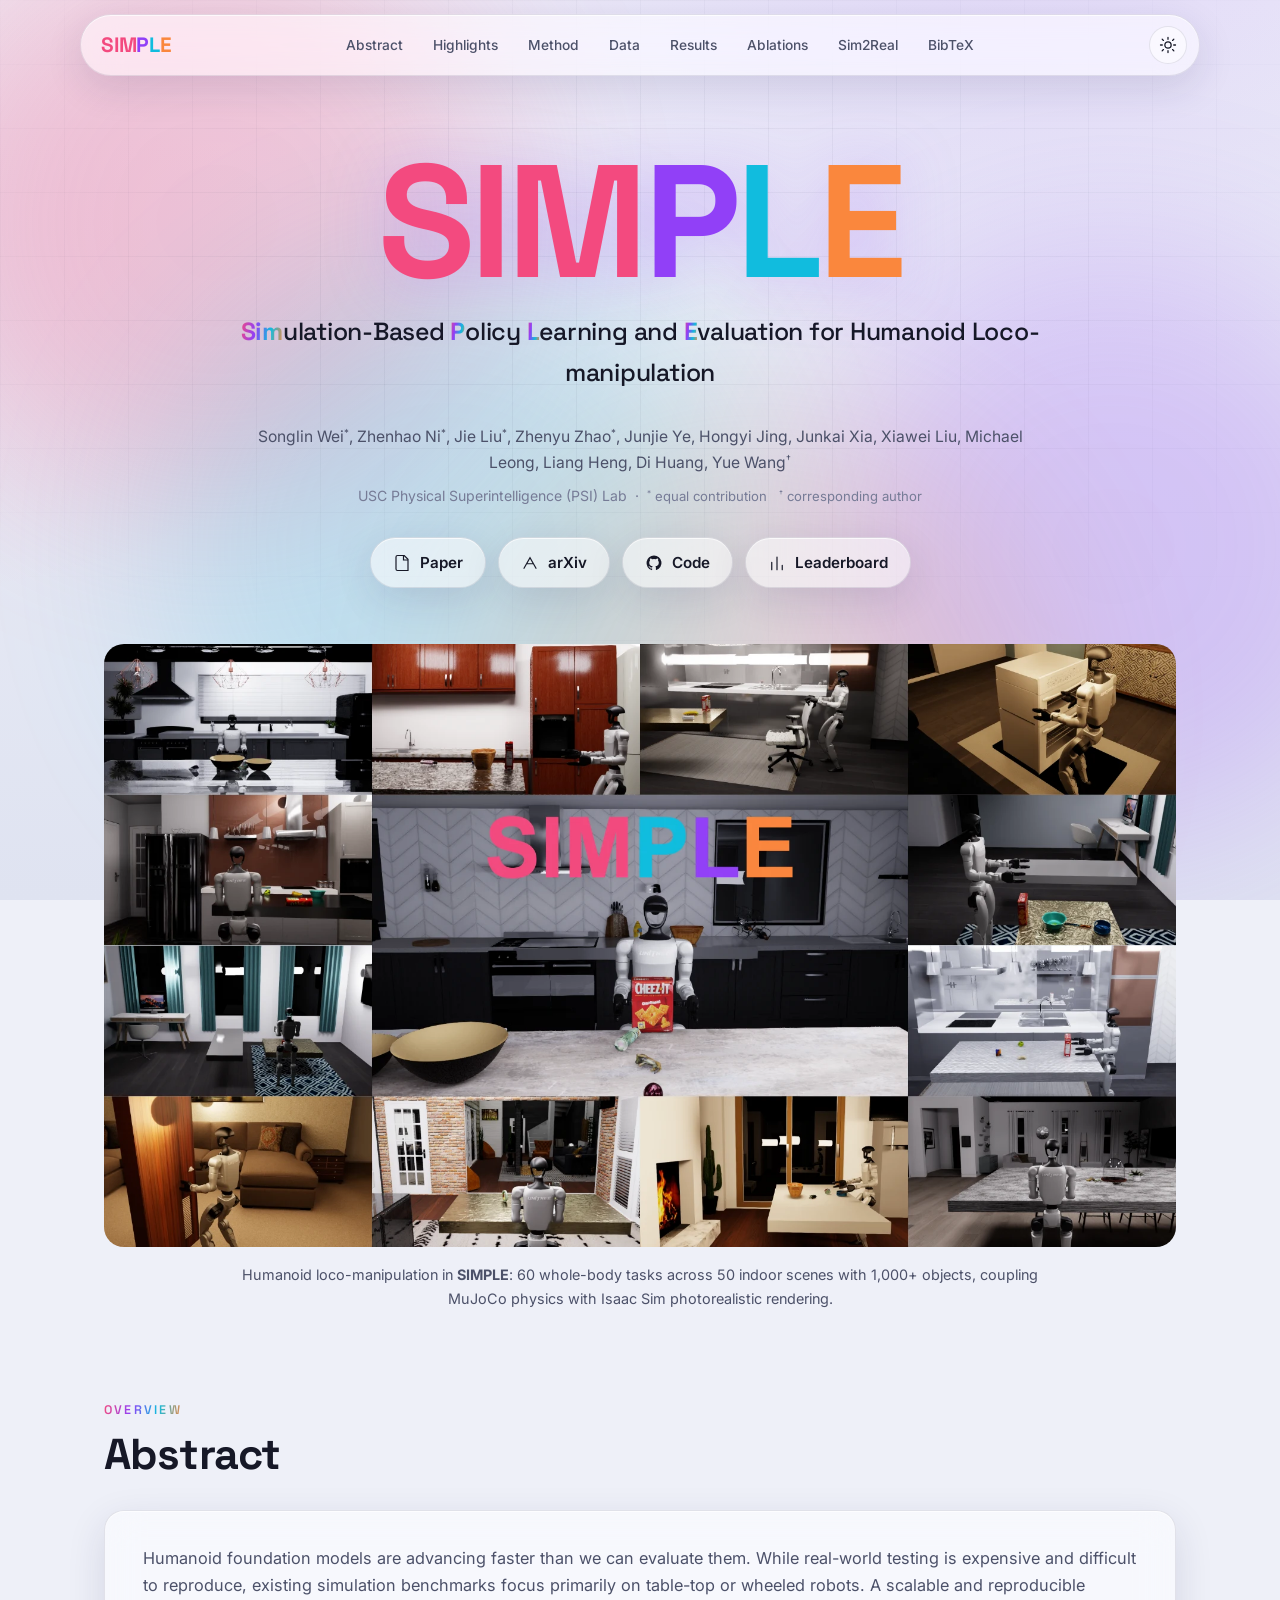
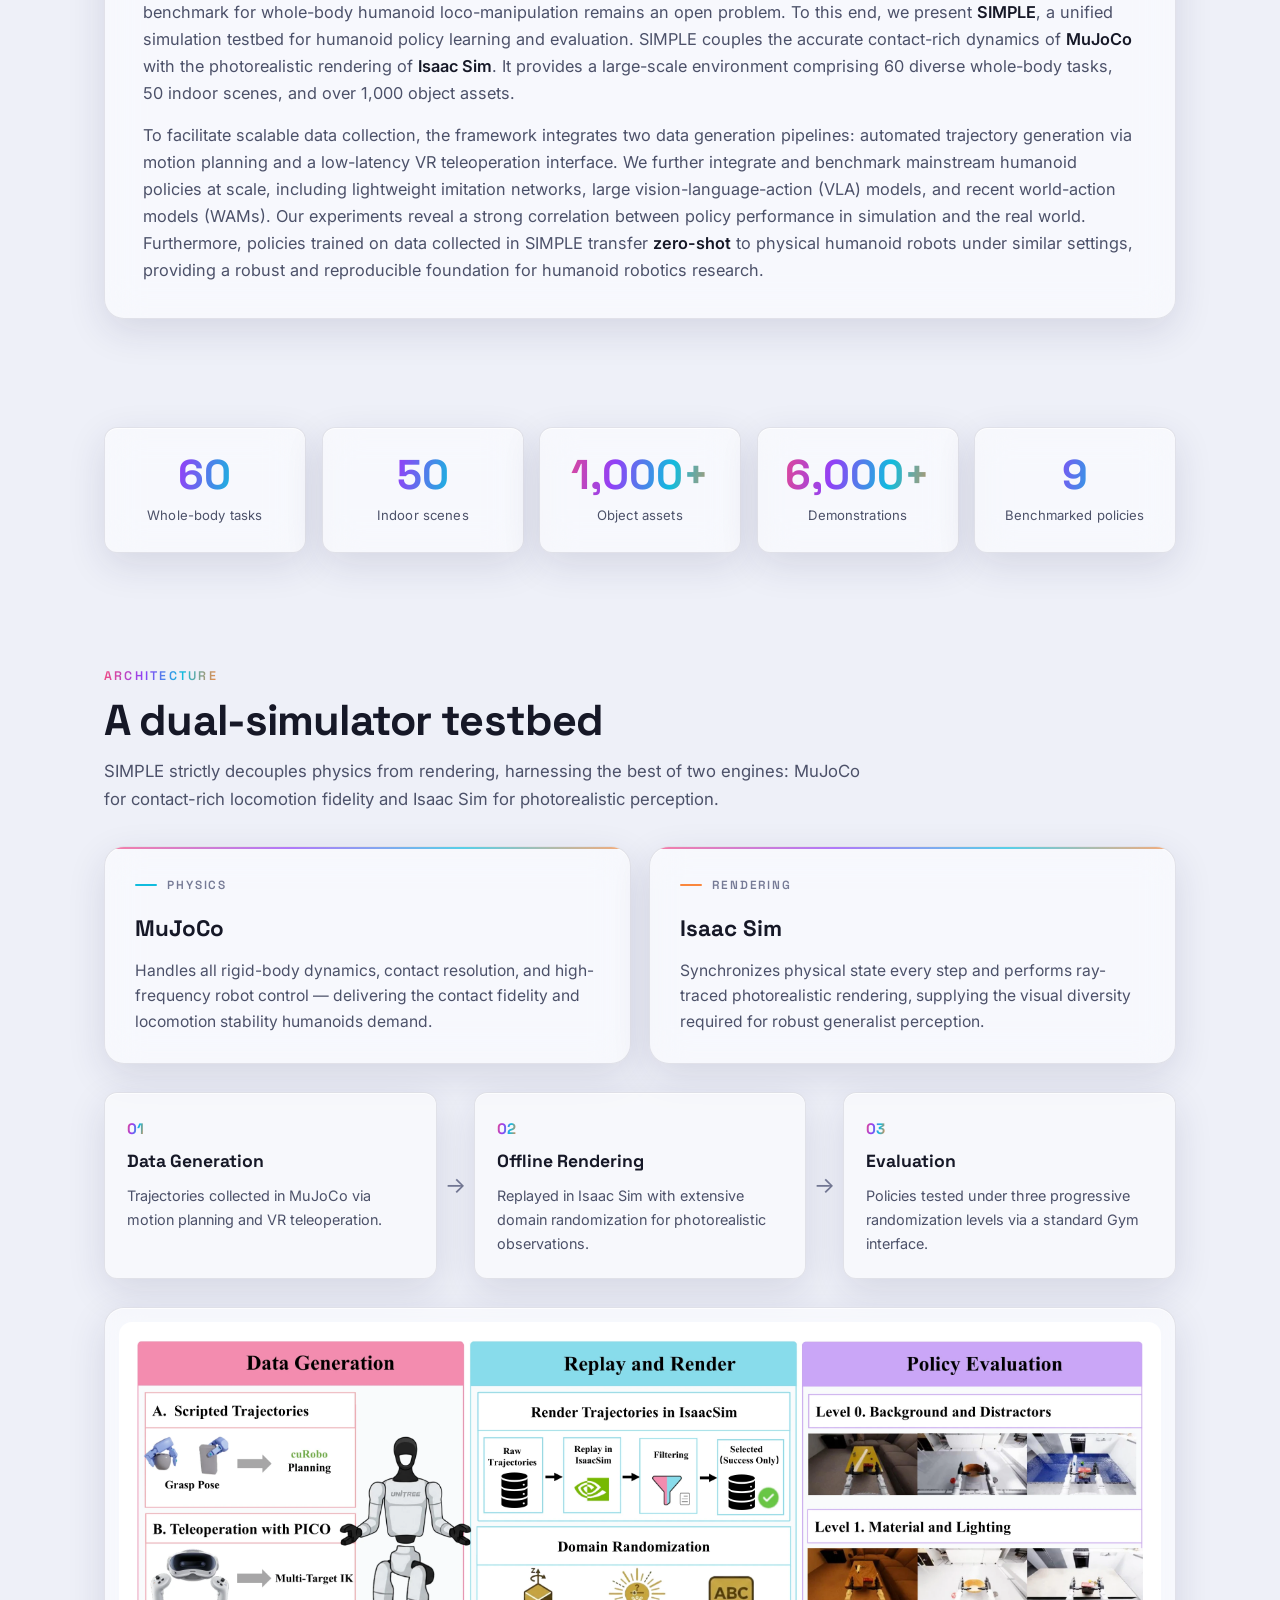
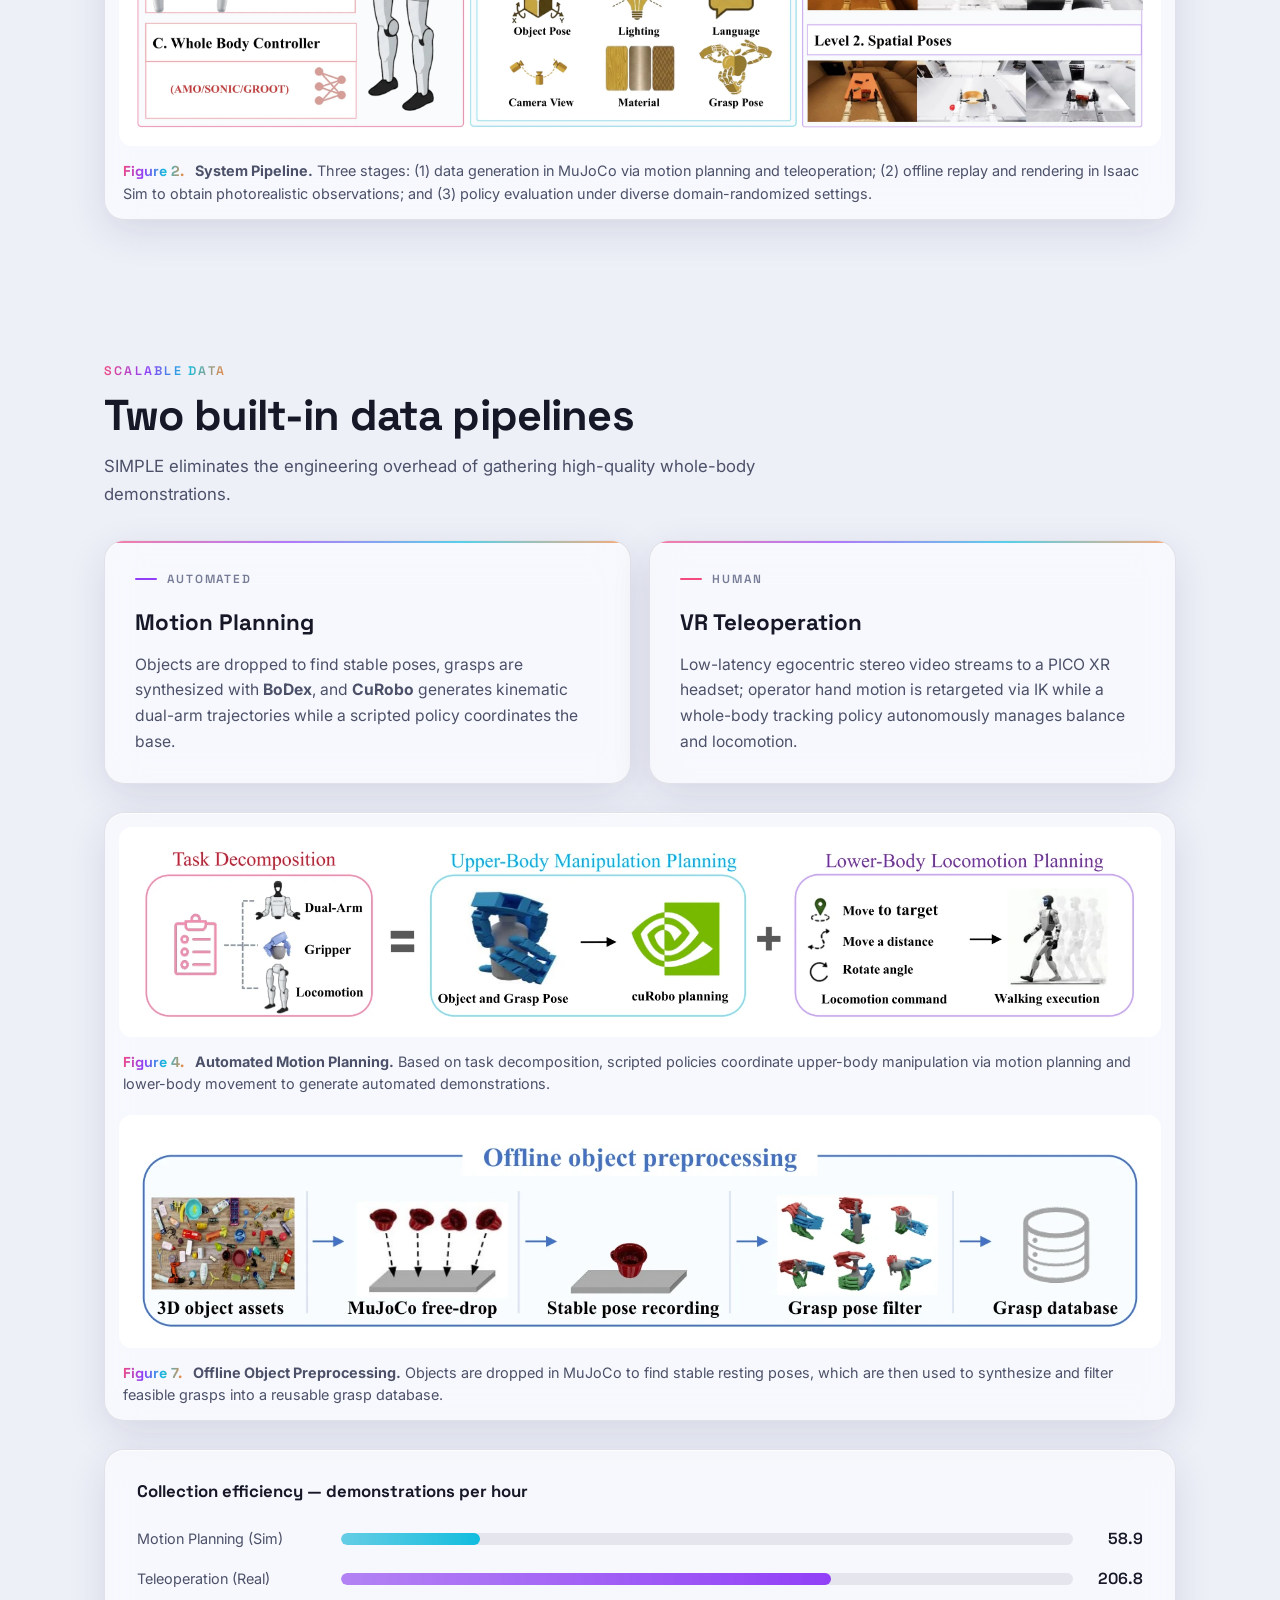
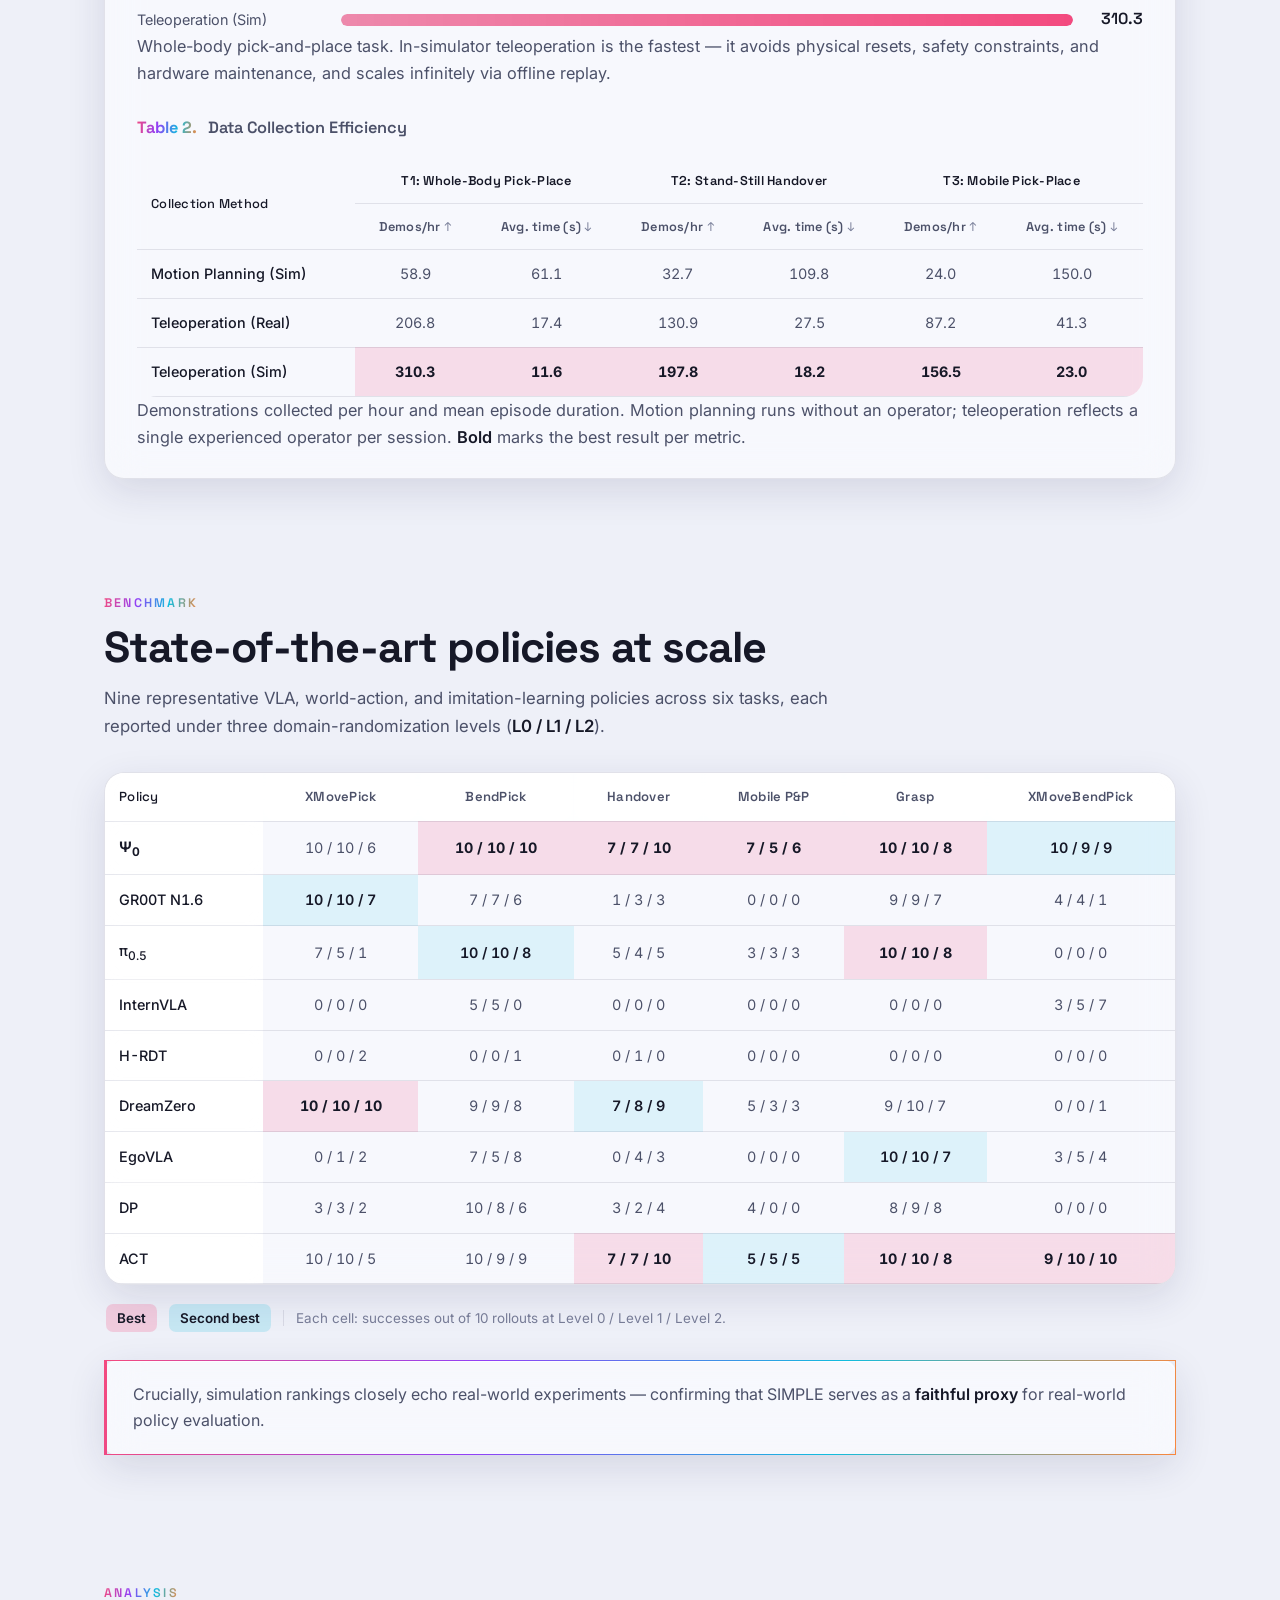
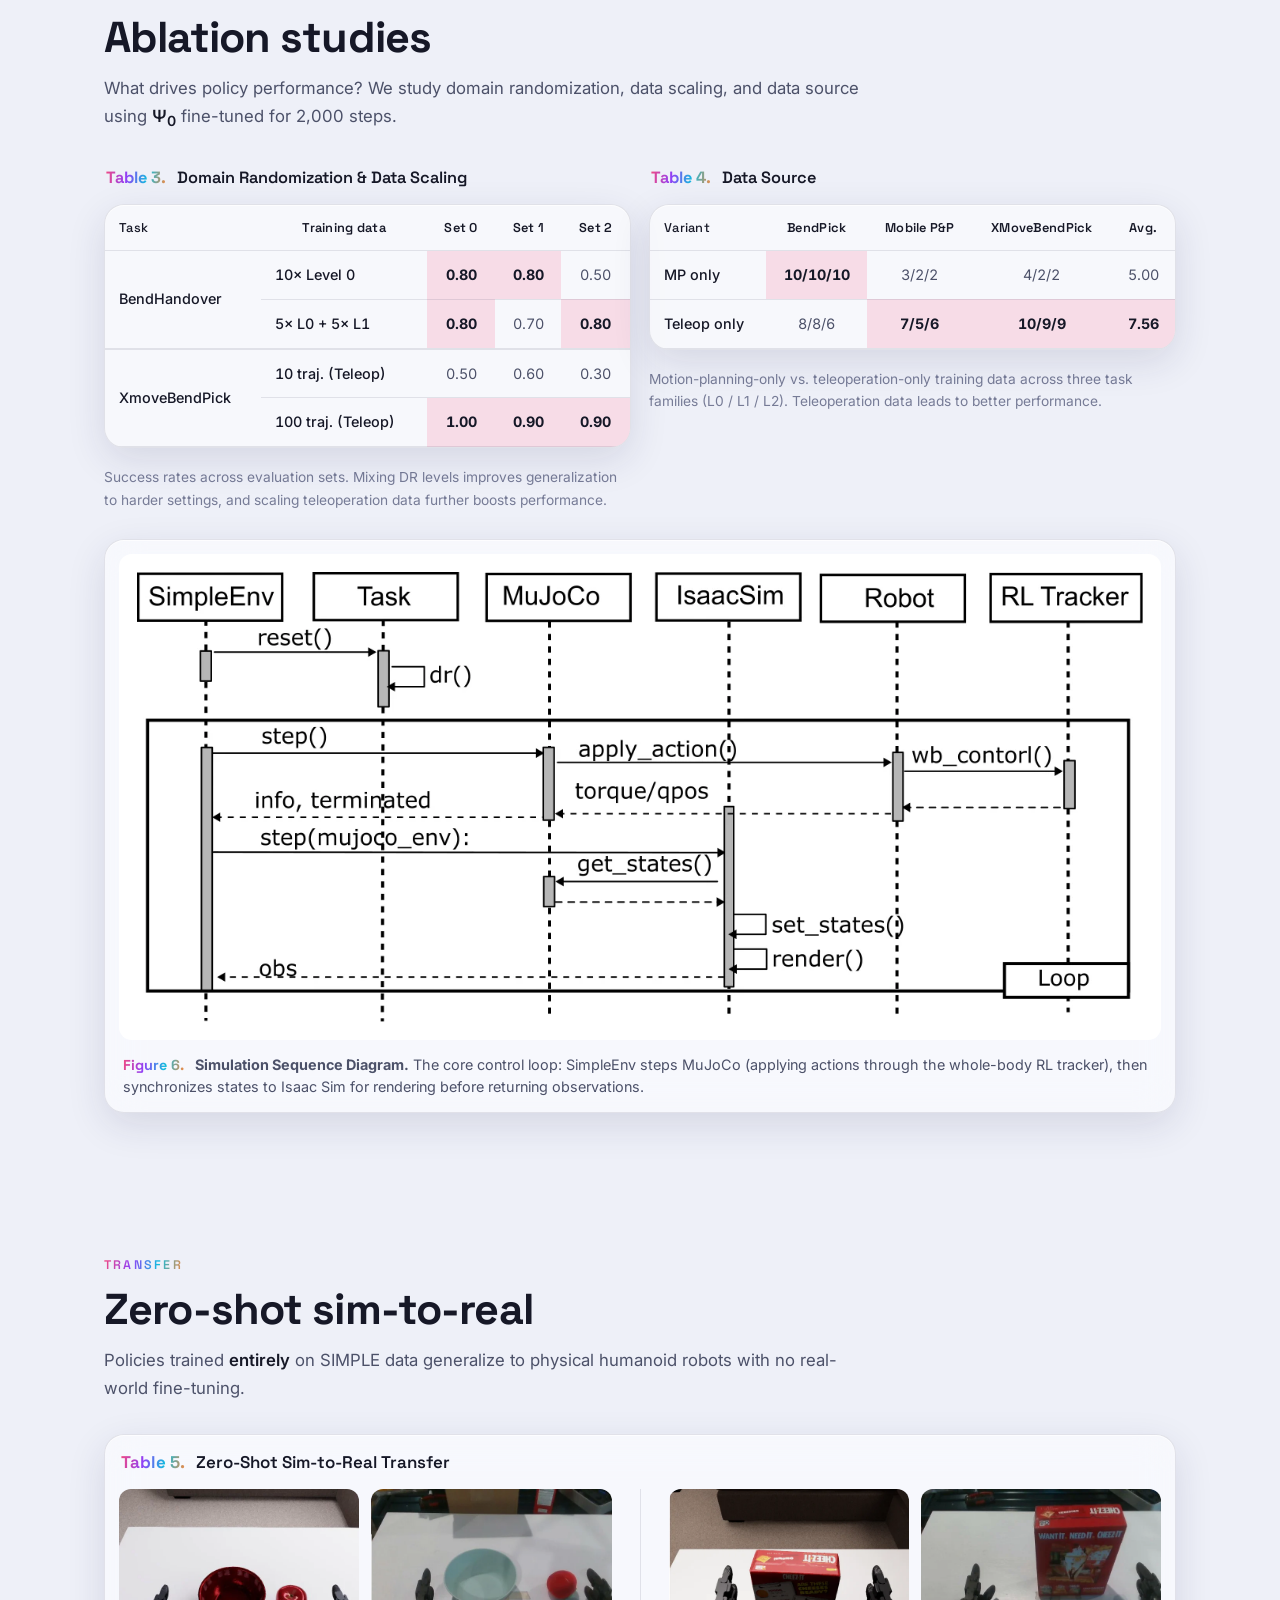
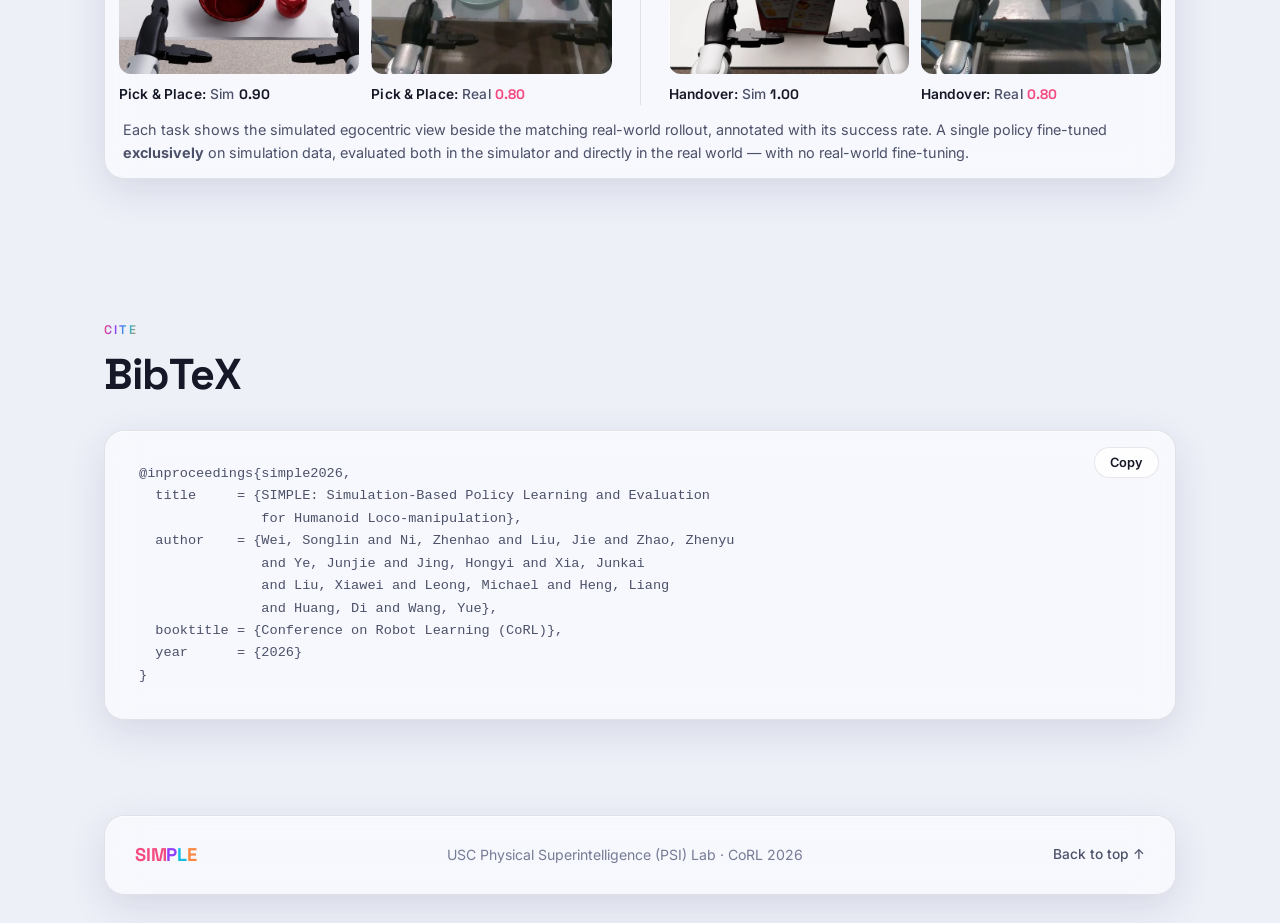
==== index.html @ 164ec3de "first commit of website" ====
<!DOCTYPE html>
<html lang="en">
<head>
  <meta charset="UTF-8" />
  <meta name="viewport" content="width=device-width, initial-scale=1.0" />
  <title>SIMPLE &middot; Simulation-Based Policy Learning and Evaluation for Humanoid Loco-manipulation</title>
  <meta name="description" content="SIMPLE: a unified simulation testbed coupling MuJoCo physics with Isaac Sim rendering for humanoid loco-manipulation policy learning and evaluation. 60 tasks, 50 scenes, 1000+ objects." />
  <meta name="color-scheme" content="dark light" />
  <script>
    // Set theme before paint to avoid a flash of the wrong theme.
    (function () {
      try {
        var param = new URLSearchParams(location.search).get('theme');
        if (param === 'light' || param === 'dark') {
          localStorage.setItem('theme', param);
        }
        var saved = localStorage.getItem('theme');
        var theme = saved || (window.matchMedia('(prefers-color-scheme: light)').matches ? 'light' : 'dark');
        document.documentElement.setAttribute('data-theme', theme);
      } catch (e) {
        document.documentElement.setAttribute('data-theme', 'dark');
      }
    })();
  </script>
  <link rel="preconnect" href="https://fonts.googleapis.com" />
  <link rel="preconnect" href="https://fonts.gstatic.com" crossorigin />
  <link href="https://fonts.googleapis.com/css2?family=Space+Grotesk:wght@400;500;600;700&family=Inter:wght@400;500;600;700&display=swap" rel="stylesheet" />
  <link rel="stylesheet" href="styles.css" />
</head>
<body>
  <!-- Ambient gradient glow background -->
  <div class="bg-field" aria-hidden="true">
    <span class="blob blob--pink"></span>
    <span class="blob blob--purple"></span>
    <span class="blob blob--cyan"></span>
    <span class="blob blob--orange"></span>
    <div class="grid-overlay"></div>
  </div>

  <!-- Navbar -->
  <header class="nav glass" id="nav">
    <a href="#top" class="nav__brand">
      <span class="logo-text"><span class="g-s">S</span><span class="g-i">I</span><span class="g-m">M</span><span class="g-p">P</span><span class="g-l">L</span><span class="g-e">E</span></span>
    </a>
    <nav class="nav__links" id="navLinks">
      <a href="#abstract">Abstract</a>
      <a href="#stats">Highlights</a>
      <a href="#method">Method</a>
      <a href="#data">Data</a>
      <a href="#results">Results</a>
      <a href="#ablations">Ablations</a>
      <a href="#sim2real">Sim2Real</a>
      <a href="#bibtex">BibTeX</a>
    </nav>
    <div class="nav__right">
      <button class="theme-toggle" id="themeToggle" aria-label="Switch between light and dark theme" title="Toggle theme">
        <svg class="ico-moon" viewBox="0 0 24 24" aria-hidden="true"><path d="M21 12.8A9 9 0 1 1 11.2 3a7 7 0 0 0 9.8 9.8z" fill="none" stroke="currentColor" stroke-width="1.7" stroke-linejoin="round"/></svg>
        <svg class="ico-sun" viewBox="0 0 24 24" aria-hidden="true"><circle cx="12" cy="12" r="4.2" fill="none" stroke="currentColor" stroke-width="1.7"/><path d="M12 2v2.4M12 19.6V22M4.2 4.2l1.7 1.7M18.1 18.1l1.7 1.7M2 12h2.4M19.6 12H22M4.2 19.8l1.7-1.7M18.1 5.9l1.7-1.7" fill="none" stroke="currentColor" stroke-width="1.7" stroke-linecap="round"/></svg>
      </button>
      <button class="nav__toggle" id="navToggle" aria-label="Toggle navigation" aria-expanded="false">
        <span></span><span></span><span></span>
      </button>
    </div>
  </header>

  <main id="top">
    <!-- Hero -->
    <section class="hero">
      <div class="hero__inner reveal">
        <h1 class="hero__title">
          <span class="logo-text logo-text--xl">
            <span class="g-s">S</span><span class="g-i">I</span><span class="g-m">M</span><span class="g-p">P</span><span class="g-l">L</span><span class="g-e">E</span>
          </span>
        </h1>
        <p class="hero__subtitle"><span class="grad-text">Sim</span>ulation-Based <span class="grad-text">P</span>olicy <span class="grad-text">L</span>earning and <span class="grad-text">E</span>valuation for Humanoid Loco-manipulation</p>

        <p class="authors">
          Songlin Wei<sup>*</sup>, Zhenhao Ni<sup>*</sup>, Jie Liu<sup>*</sup>, Zhenyu Zhao<sup>*</sup>,
          Junjie Ye, Hongyi Jing, Junkai Xia, Xiawei Liu, Michael Leong, Liang Heng, Di Huang, Yue Wang<sup>&dagger;</sup>
        </p>
        <p class="affil">USC Physical Superintelligence (PSI) Lab &nbsp;&middot;&nbsp; <span class="affil-note"><sup>*</sup> equal contribution &nbsp; <sup>&dagger;</sup> corresponding author</span></p>

        <div class="hero__cta">
          <a class="btn glass" href="SIMPLE_paper.pdf" target="_blank" rel="noopener" aria-label="Paper PDF">
            <svg viewBox="0 0 24 24" class="ico"><path d="M6 2h9l5 5v15a0 0 0 0 1 0 0H6a2 2 0 0 1-2-2V4a2 2 0 0 1 2-2z" fill="none" stroke="currentColor" stroke-width="1.6"/><path d="M14 2v6h6" fill="none" stroke="currentColor" stroke-width="1.6"/></svg>
            Paper
          </a>
          <a class="btn glass" href="#" aria-label="arXiv">
            <svg viewBox="0 0 24 24" class="ico"><path d="M4 19l8-14 8 14M7.5 13h9" fill="none" stroke="currentColor" stroke-width="1.6" stroke-linecap="round"/></svg>
            arXiv
          </a>
          <a class="btn glass" href="https://github.com/physical-superintelligence-lab/simple" target="_blank" rel="noopener" aria-label="Code on GitHub">
            <svg viewBox="0 0 24 24" class="ico"><path d="M12 2a10 10 0 0 0-3.16 19.49c.5.09.68-.22.68-.48v-1.7c-2.78.6-3.37-1.34-3.37-1.34-.45-1.16-1.11-1.47-1.11-1.47-.91-.62.07-.61.07-.61 1 .07 1.53 1.03 1.53 1.03.9 1.53 2.36 1.09 2.94.83.09-.65.35-1.09.63-1.34-2.22-.25-4.55-1.11-4.55-4.94 0-1.09.39-1.98 1.03-2.68-.1-.25-.45-1.27.1-2.65 0 0 .84-.27 2.75 1.02a9.5 9.5 0 0 1 5 0c1.91-1.29 2.75-1.02 2.75-1.02.55 1.38.2 2.4.1 2.65.64.7 1.03 1.59 1.03 2.68 0 3.84-2.34 4.69-4.57 4.94.36.31.68.92.68 1.85v2.74c0 .27.18.58.69.48A10 10 0 0 0 12 2z" fill="currentColor"/></svg>
            Code
          </a>
          <!-- <a class="btn glass" href="#" aria-label="Dataset">
            <svg viewBox="0 0 24 24" class="ico"><ellipse cx="12" cy="5" rx="7" ry="3" fill="none" stroke="currentColor" stroke-width="1.6"/><path d="M5 5v14c0 1.66 3.13 3 7 3s7-1.34 7-3V5M5 12c0 1.66 3.13 3 7 3s7-1.34 7-3" fill="none" stroke="currentColor" stroke-width="1.6"/></svg>
            Dataset
          </a> -->
          <a class="btn glass" href="leaderboard.html" aria-label="Leaderboard">
            <svg viewBox="0 0 24 24" class="ico"><path d="M5 21V11M12 21V4M19 21v-6" fill="none" stroke="currentColor" stroke-width="1.6" stroke-linecap="round"/></svg>
            Leaderboard
          </a>
        </div>
      </div>

      <figure class="hero__teaser reveal">
        <picture>
          <source srcset="assets/teaser.webp" type="image/webp" />
          <img src="assets/teaser.png" alt="SIMPLE benchmark: humanoid robots performing diverse whole-body loco-manipulation tasks across 50 photorealistic indoor scenes." loading="eager" />
        </picture>
        <figcaption>Humanoid loco-manipulation in <b>SIMPLE</b>: 60 whole-body tasks across 50 indoor scenes with 1,000+ objects, coupling MuJoCo physics with Isaac Sim photorealistic rendering.</figcaption>
      </figure>
    </section>

    <!-- Abstract -->
    <section class="section" id="abstract">
      <div class="section__head reveal">
        <span class="kicker">Overview</span>
        <h2>Abstract</h2>
      </div>
      <div class="prose glass reveal">
        <p>
          Humanoid foundation models are advancing faster than we can evaluate them. While real-world testing is
          expensive and difficult to reproduce, existing simulation benchmarks focus primarily on table-top or wheeled
          robots. A scalable and reproducible benchmark for whole-body humanoid loco-manipulation remains an open
          problem. To this end, we present <b>SIMPLE</b>, a unified simulation testbed for humanoid policy learning and
          evaluation. SIMPLE couples the accurate contact-rich dynamics of <b>MuJoCo</b> with the photorealistic
          rendering of <b>Isaac Sim</b>. It provides a large-scale environment comprising 60 diverse whole-body tasks,
          50 indoor scenes, and over 1,000 object assets.
        </p>
        <p>
          To facilitate scalable data collection, the framework integrates two data generation pipelines: automated
          trajectory generation via motion planning and a low-latency VR teleoperation interface. We further integrate
          and benchmark mainstream humanoid policies at scale, including lightweight imitation networks, large
          vision-language-action (VLA) models, and recent world-action models (WAMs). Our experiments reveal a strong
          correlation between policy performance in simulation and the real world. Furthermore, policies trained on data
          collected in SIMPLE transfer <b>zero-shot</b> to physical humanoid robots under similar settings, providing a
          robust and reproducible foundation for humanoid robotics research.
        </p>
      </div>
    </section>

    <!-- Stats -->
    <section class="section" id="stats">
      <div class="stat-grid">
        <div class="stat glass reveal">
          <div class="stat__num" data-count="60">0</div>
          <div class="stat__label">Whole-body tasks</div>
        </div>
        <div class="stat glass reveal">
          <div class="stat__num" data-count="50">0</div>
          <div class="stat__label">Indoor scenes</div>
        </div>
        <div class="stat glass reveal">
          <div class="stat__num" data-count="1000" data-suffix="+">0</div>
          <div class="stat__label">Object assets</div>
        </div>
        <div class="stat glass reveal">
          <div class="stat__num" data-count="6000" data-suffix="+">0</div>
          <div class="stat__label">Demonstrations</div>
        </div>
        <div class="stat glass reveal">
          <div class="stat__num" data-count="9">0</div>
          <div class="stat__label">Benchmarked policies</div>
        </div>
      </div>
    </section>

    <!-- Method -->
    <section class="section" id="method">
      <div class="section__head reveal">
        <span class="kicker">Architecture</span>
        <h2>A dual-simulator testbed</h2>
        <p class="lede">SIMPLE strictly decouples physics from rendering, harnessing the best of two engines: MuJoCo for contact-rich locomotion fidelity and Isaac Sim for photorealistic perception.</p>
      </div>

      <div class="cards-2">
        <div class="card glass reveal">
          <span class="card__cat" style="--c:var(--cyan)">Physics</span>
          <h3>MuJoCo</h3>
          <p>Handles all rigid-body dynamics, contact resolution, and high-frequency robot control &mdash; delivering the contact fidelity and locomotion stability humanoids demand.</p>
        </div>
        <div class="card glass reveal">
          <span class="card__cat" style="--c:var(--orange)">Rendering</span>
          <h3>Isaac Sim</h3>
          <p>Synchronizes physical state every step and performs ray-traced photorealistic rendering, supplying the visual diversity required for robust generalist perception.</p>
        </div>
      </div>

      <div class="pipeline reveal">
        <div class="pipe-step glass">
          <span class="pipe-step__n">01</span>
          <h4>Data Generation</h4>
          <p>Trajectories collected in MuJoCo via motion planning and VR teleoperation.</p>
        </div>
        <div class="pipe-arrow" aria-hidden="true">&rarr;</div>
        <div class="pipe-step glass">
          <span class="pipe-step__n">02</span>
          <h4>Offline Rendering</h4>
          <p>Replayed in Isaac Sim with extensive domain randomization for photorealistic observations.</p>
        </div>
        <div class="pipe-arrow" aria-hidden="true">&rarr;</div>
        <div class="pipe-step glass">
          <span class="pipe-step__n">03</span>
          <h4>Evaluation</h4>
          <p>Policies tested under three progressive randomization levels via a standard Gym interface.</p>
        </div>
      </div>

      <figure class="figure glass reveal">
        <div class="figure__light">
          <picture>
            <source srcset="assets/pipeline.webp" type="image/webp" />
            <img src="assets/pipeline.png" alt="System pipeline: data generation in MuJoCo, replay and rendering in Isaac Sim, and policy evaluation across three domain-randomization levels." loading="lazy" />
          </picture>
        </div>
        <figcaption class="fig-cap"><span class="fig-n">Figure 2.</span> <b>System Pipeline.</b> Three stages: (1) data generation in MuJoCo via motion planning and teleoperation; (2) offline replay and rendering in Isaac Sim to obtain photorealistic observations; and (3) policy evaluation under diverse domain-randomized settings.</figcaption>
      </figure>
    </section>

    <!-- Data Collection -->
    <section class="section" id="data">
      <div class="section__head reveal">
        <span class="kicker">Scalable Data</span>
        <h2>Two built-in data pipelines</h2>
        <p class="lede">SIMPLE eliminates the engineering overhead of gathering high-quality whole-body demonstrations.</p>
      </div>

      <div class="cards-2">
        <div class="card glass reveal">
          <span class="card__cat" style="--c:var(--purple)">Automated</span>
          <h3>Motion Planning</h3>
          <p>Objects are dropped to find stable poses, grasps are synthesized with <b>BoDex</b>, and <b>CuRobo</b> generates kinematic dual-arm trajectories while a scripted policy coordinates the base.</p>
        </div>
        <div class="card glass reveal">
          <span class="card__cat" style="--c:var(--pink)">Human</span>
          <h3>VR Teleoperation</h3>
          <p>Low-latency egocentric stereo video streams to a PICO XR headset; operator hand motion is retargeted via IK while a whole-body tracking policy autonomously manages balance and locomotion.</p>
        </div>
      </div>

      <figure class="figure glass reveal">
        <div class="figure__light">
          <picture>
            <source srcset="assets/mp_pipeline.webp" type="image/webp" />
            <img src="assets/mp_pipeline.png" alt="Automated motion planning: task decomposition, upper-body manipulation planning with CuRobo, and lower-body locomotion planning." loading="lazy" />
          </picture>
        </div>
        <figcaption class="fig-cap"><span class="fig-n">Figure 4.</span> <b>Automated Motion Planning.</b> Based on task decomposition, scripted policies coordinate upper-body manipulation via motion planning and lower-body movement to generate automated demonstrations.</figcaption>
        <div class="figure__light" style="margin-top: 20px">
          <picture>
            <source srcset="assets/offline_preprocessing.webp" type="image/webp" />
            <img src="assets/offline_preprocessing.png" alt="Offline object preprocessing: 3D assets, MuJoCo free-drop, stable pose recording, grasp pose filtering, and grasp database." loading="lazy" />
          </picture>
        </div>
        <figcaption class="fig-cap"><span class="fig-n">Figure 7.</span> <b>Offline Object Preprocessing.</b> Objects are dropped in MuJoCo to find stable resting poses, which are then used to synthesize and filter feasible grasps into a reusable grasp database.</figcaption>
      </figure>

      <div class="prose prose--tight glass reveal">
        <h4 class="prose-h">Collection efficiency &mdash; demonstrations per hour</h4>
        <div class="bars">
          <div class="bar-row">
            <span class="bar-row__label">Motion Planning (Sim)</span>
            <div class="bar-track"><div class="bar-fill" style="--w:19%;--c:var(--cyan)"></div></div>
            <span class="bar-row__val">58.9</span>
          </div>
          <div class="bar-row">
            <span class="bar-row__label">Teleoperation (Real)</span>
            <div class="bar-track"><div class="bar-fill" style="--w:67%;--c:var(--purple)"></div></div>
            <span class="bar-row__val">206.8</span>
          </div>
          <div class="bar-row">
            <span class="bar-row__label">Teleoperation (Sim)</span>
            <div class="bar-track"><div class="bar-fill" style="--w:100%;--c:var(--pink)"></div></div>
            <span class="bar-row__val">310.3</span>
          </div>
        </div>
        <p class="note">Whole-body pick-and-place task. In-simulator teleoperation is the fastest &mdash; it avoids physical resets, safety constraints, and hardware maintenance, and scales infinitely via offline replay.</p>

        <div class="table-block">
          <p class="table-title"><span class="fig-n">Table 2.</span> Data Collection Efficiency</p>
          <div class="table-wrap">
            <table class="dtable">
              <thead>
                <tr>
                  <th rowspan="2" class="lcol grp">Collection Method</th>
                  <th colspan="2" class="grp">T1: Whole-Body Pick-Place</th>
                  <th colspan="2" class="grp">T2: Stand-Still Handover</th>
                  <th colspan="2" class="grp">T3: Mobile Pick-Place</th>
                </tr>
                <tr>
                  <th>Demos/hr <span class="sub">&uarr;</span></th>
                  <th>Avg. time (s) <span class="sub">&darr;</span></th>
                  <th>Demos/hr <span class="sub">&uarr;</span></th>
                  <th>Avg. time (s) <span class="sub">&darr;</span></th>
                  <th>Demos/hr <span class="sub">&uarr;</span></th>
                  <th>Avg. time (s) <span class="sub">&darr;</span></th>
                </tr>
              </thead>
              <tbody>
                <tr>
                  <td class="lcol">Motion Planning (Sim)</td>
                  <td>58.9</td><td>61.1</td>
                  <td>32.7</td><td>109.8</td>
                  <td>24.0</td><td>150.0</td>
                </tr>
                <tr>
                  <td class="lcol">Teleoperation (Real)</td>
                  <td>206.8</td><td>17.4</td>
                  <td>130.9</td><td>27.5</td>
                  <td>87.2</td><td>41.3</td>
                </tr>
                <tr>
                  <td class="lcol">Teleoperation (Sim)</td>
                  <td class="best">310.3</td><td class="best">11.6</td>
                  <td class="best">197.8</td><td class="best">18.2</td>
                  <td class="best">156.5</td><td class="best">23.0</td>
                </tr>
              </tbody>
            </table>
          </div>
          <p class="note">Demonstrations collected per hour and mean episode duration. Motion planning runs without an operator; teleoperation reflects a single experienced operator per session. <b>Bold</b> marks the best result per metric.</p>
        </div>
      </div>
    </section>

    <!-- Results -->
    <section class="section" id="results">
      <div class="section__head reveal">
        <span class="kicker">Benchmark</span>
        <h2>State-of-the-art policies at scale</h2>
        <p class="lede">Nine representative VLA, world-action, and imitation-learning policies across six tasks, each reported under three domain-randomization levels (<b>L0 / L1 / L2</b>).</p>
      </div>

      <div class="table-wrap glass reveal">
        <table class="bench">
          <thead>
            <tr>
              <th class="sticky-col">Policy</th>
              <th>XMovePick</th>
              <th>BendPick</th>
              <th>Handover</th>
              <th>Mobile P&amp;P</th>
              <th>Grasp</th>
              <th>XMoveBendPick</th>
            </tr>
          </thead>
          <tbody>
            <tr>
              <td class="sticky-col"><b>&Psi;<sub>0</sub></b></td>
              <td>10 / 10 / 6</td>
              <td class="best">10 / 10 / 10</td>
              <td class="best">7 / 7 / 10</td>
              <td class="best">7 / 5 / 6</td>
              <td class="best">10 / 10 / 8</td>
              <td class="second">10 / 9 / 9</td>
            </tr>
            <tr>
              <td class="sticky-col">GR00T N1.6</td>
              <td class="second">10 / 10 / 7</td>
              <td>7 / 7 / 6</td>
              <td>1 / 3 / 3</td>
              <td>0 / 0 / 0</td>
              <td>9 / 9 / 7</td>
              <td>4 / 4 / 1</td>
            </tr>
            <tr>
              <td class="sticky-col">&pi;<sub>0.5</sub></td>
              <td>7 / 5 / 1</td>
              <td class="second">10 / 10 / 8</td>
              <td>5 / 4 / 5</td>
              <td>3 / 3 / 3</td>
              <td class="best">10 / 10 / 8</td>
              <td>0 / 0 / 0</td>
            </tr>
            <tr>
              <td class="sticky-col">InternVLA</td>
              <td>0 / 0 / 0</td>
              <td>5 / 5 / 0</td>
              <td>0 / 0 / 0</td>
              <td>0 / 0 / 0</td>
              <td>0 / 0 / 0</td>
              <td>3 / 5 / 7</td>
            </tr>
            <tr>
              <td class="sticky-col">H-RDT</td>
              <td>0 / 0 / 2</td>
              <td>0 / 0 / 1</td>
              <td>0 / 1 / 0</td>
              <td>0 / 0 / 0</td>
              <td>0 / 0 / 0</td>
              <td>0 / 0 / 0</td>
            </tr>
            <tr>
              <td class="sticky-col">DreamZero</td>
              <td class="best">10 / 10 / 10</td>
              <td>9 / 9 / 8</td>
              <td class="second">7 / 8 / 9</td>
              <td>5 / 3 / 3</td>
              <td>9 / 10 / 7</td>
              <td>0 / 0 / 1</td>
            </tr>
            <tr>
              <td class="sticky-col">EgoVLA</td>
              <td>0 / 1 / 2</td>
              <td>7 / 5 / 8</td>
              <td>0 / 4 / 3</td>
              <td>0 / 0 / 0</td>
              <td class="second">10 / 10 / 7</td>
              <td>3 / 5 / 4</td>
            </tr>
            <tr>
              <td class="sticky-col">DP</td>
              <td>3 / 3 / 2</td>
              <td>10 / 8 / 6</td>
              <td>3 / 2 / 4</td>
              <td>4 / 0 / 0</td>
              <td>8 / 9 / 8</td>
              <td>0 / 0 / 0</td>
            </tr>
            <tr>
              <td class="sticky-col">ACT</td>
              <td>10 / 10 / 5</td>
              <td>10 / 9 / 9</td>
              <td class="best">7 / 7 / 10</td>
              <td class="second">5 / 5 / 5</td>
              <td class="best">10 / 10 / 8</td>
              <td class="best">9 / 10 / 10</td>
            </tr>
          </tbody>
        </table>
      </div>
      <p class="legend reveal">
        <span class="lg lg--best">Best</span>
        <span class="lg lg--second">Second best</span>
        <span class="lg-sep"></span>
        Each cell: successes out of 10 rollouts at Level&nbsp;0 / Level&nbsp;1 / Level&nbsp;2.
      </p>
      <p class="takeaway glass reveal">Crucially, simulation rankings closely echo real-world experiments &mdash; confirming that SIMPLE serves as a <b>faithful proxy</b> for real-world policy evaluation.</p>
    </section>

    <!-- Ablations -->
    <section class="section" id="ablations">
      <div class="section__head reveal">
        <span class="kicker">Analysis</span>
        <h2>Ablation studies</h2>
        <p class="lede">What drives policy performance? We study domain randomization, data scaling, and data source using <b>&Psi;<sub>0</sub></b> fine-tuned for 2,000 steps.</p>
      </div>

      <div class="cards-2" style="align-items:start">
        <div class="table-block reveal">
          <p class="table-title"><span class="fig-n">Table 3.</span> Domain Randomization &amp; Data Scaling</p>
          <div class="table-wrap glass">
            <table class="dtable">
              <thead>
                <tr>
                  <th class="lcol grp">Task</th>
                  <th class="grp">Training data</th>
                  <th class="grp">Set 0</th>
                  <th class="grp">Set 1</th>
                  <th class="grp">Set 2</th>
                </tr>
              </thead>
              <tbody>
                <tr>
                  <td class="lcol" rowspan="2">BendHandover</td>
                  <td class="lcol">10&times; Level 0</td>
                  <td class="best">0.80</td><td class="best">0.80</td><td>0.50</td>
                </tr>
                <tr>
                  <td class="lcol">5&times; L0 + 5&times; L1</td>
                  <td class="best">0.80</td><td>0.70</td><td class="best">0.80</td>
                </tr>
                <tr class="divider"><td colspan="5"></td></tr>
                <tr>
                  <td class="lcol" rowspan="2">XmoveBendPick</td>
                  <td class="lcol">10 traj. (Teleop)</td>
                  <td>0.50</td><td>0.60</td><td>0.30</td>
                </tr>
                <tr>
                  <td class="lcol">100 traj. (Teleop)</td>
                  <td class="best">1.00</td><td class="best">0.90</td><td class="best">0.90</td>
                </tr>
              </tbody>
            </table>
          </div>
          <p class="note">Success rates across evaluation sets. Mixing DR levels improves generalization to harder settings, and scaling teleoperation data further boosts performance.</p>
        </div>

        <div class="table-block reveal">
          <p class="table-title"><span class="fig-n">Table 4.</span> Data Source</p>
          <div class="table-wrap glass">
            <table class="dtable">
              <thead>
                <tr>
                  <th class="lcol grp">Variant</th>
                  <th class="grp">BendPick</th>
                  <th class="grp">Mobile P&amp;P</th>
                  <th class="grp">XMoveBendPick</th>
                  <th class="grp">Avg.</th>
                </tr>
              </thead>
              <tbody>
                <tr>
                  <td class="lcol">MP only</td>
                  <td class="best">10/10/10</td>
                  <td>3/2/2</td>
                  <td>4/2/2</td>
                  <td>5.00</td>
                </tr>
                <tr>
                  <td class="lcol">Teleop only</td>
                  <td>8/8/6</td>
                  <td class="best">7/5/6</td>
                  <td class="best">10/9/9</td>
                  <td class="best">7.56</td>
                </tr>
              </tbody>
            </table>
          </div>
          <p class="note">Motion-planning-only vs. teleoperation-only training data across three task families (L0 / L1 / L2). Teleoperation data leads to better performance.</p>
        </div>
      </div>

      <figure class="figure glass reveal">
        <div class="figure__light">
          <picture>
            <source srcset="assets/sequence_diagram.webp" type="image/webp" />
            <img src="assets/sequence_diagram.png" alt="Sequence diagram of the main simulation loop between SimpleEnv, Task, MuJoCo, Isaac Sim, Robot, and RL Tracker." loading="lazy" />
          </picture>
        </div>
        <figcaption class="fig-cap"><span class="fig-n">Figure 6.</span> <b>Simulation Sequence Diagram.</b> The core control loop: SimpleEnv steps MuJoCo (applying actions through the whole-body RL tracker), then synchronizes states to Isaac Sim for rendering before returning observations.</figcaption>
      </figure>
    </section>

    <!-- Sim2Real -->
    <section class="section" id="sim2real">
      <div class="section__head reveal">
        <span class="kicker">Transfer</span>
        <h2>Zero-shot sim-to-real</h2>
        <p class="lede">Policies trained <b>entirely</b> on SIMPLE data generalize to physical humanoid robots with no real-world fine-tuning.</p>
      </div>

      <figure class="figure glass reveal s2r-card">
        <p class="table-title"><span class="fig-n">Table 5.</span> Zero-Shot Sim-to-Real Transfer</p>
        <div class="s2r-grid">
          <div class="s2r-group">
            <div class="s2r-pair">
              <div class="s2r-cell">
                <div class="s2r-shot">
                  <picture>
                    <source srcset="assets/s2r_pp_sim.webp" type="image/webp" />
                    <img src="assets/s2r_pp_sim.png" alt="Pick-and-place, simulated egocentric view." loading="lazy" />
                  </picture>
                </div>
                <span class="s2r-dom"><b>Pick &amp; Place:</b> Sim <span class="s2r-val">0.90</span></span>
              </div>
              <div class="s2r-cell">
                <div class="s2r-shot">
                  <picture>
                    <source srcset="assets/s2r_pp_real.webp" type="image/webp" />
                    <img src="assets/s2r_pp_real.png" alt="Pick-and-place, real-world egocentric rollout." loading="lazy" />
                  </picture>
                </div>
                <span class="s2r-dom"><b>Pick &amp; Place:</b> Real <span class="s2r-val s2r-val--real">0.80</span></span>
              </div>
            </div>
          </div>
          <div class="s2r-group">
            <div class="s2r-pair">
              <div class="s2r-cell">
                <div class="s2r-shot">
                  <picture>
                    <source srcset="assets/s2r_ho_sim.webp" type="image/webp" />
                    <img src="assets/s2r_ho_sim.png" alt="Handover, simulated egocentric view." loading="lazy" />
                  </picture>
                </div>
                <span class="s2r-dom"><b>Handover:</b> Sim <span class="s2r-val">1.00</span></span>
              </div>
              <div class="s2r-cell">
                <div class="s2r-shot">
                  <picture>
                    <source srcset="assets/s2r_ho_real.webp" type="image/webp" />
                    <img src="assets/s2r_ho_real.png" alt="Handover, real-world egocentric rollout." loading="lazy" />
                  </picture>
                </div>
                <span class="s2r-dom"><b>Handover:</b> Real <span class="s2r-val s2r-val--real">0.80</span></span>
              </div>
            </div>
          </div>
        </div>
        <figcaption class="fig-cap">Each task shows the simulated egocentric view beside the matching real-world rollout, annotated with its success rate. A single policy fine-tuned <b>exclusively</b> on simulation data, evaluated both in the simulator and directly in the real world &mdash; with no real-world fine-tuning.</figcaption>
      </figure>
    </section>

    <!-- BibTeX -->
    <section class="section" id="bibtex">
      <div class="section__head reveal">
        <span class="kicker">Cite</span>
        <h2>BibTeX</h2>
      </div>
      <div class="code glass reveal">
        <button class="copy-btn" id="copyBtn" aria-label="Copy BibTeX">Copy</button>
        <pre><code id="bibtex">@inproceedings{simple2026,
  title     = {SIMPLE: Simulation-Based Policy Learning and Evaluation
               for Humanoid Loco-manipulation},
  author    = {Wei, Songlin and Ni, Zhenhao and Liu, Jie and Zhao, Zhenyu
               and Ye, Junjie and Jing, Hongyi and Xia, Junkai
               and Liu, Xiawei and Leong, Michael and Heng, Liang
               and Huang, Di and Wang, Yue},
  booktitle = {Conference on Robot Learning (CoRL)},
  year      = {2026}
}</code></pre>
      </div>
    </section>
  </main>

  <footer class="footer">
    <div class="footer__inner glass">
      <span class="logo-text logo-text--sm"><span class="g-s">S</span><span class="g-i">I</span><span class="g-m">M</span><span class="g-p">P</span><span class="g-l">L</span><span class="g-e">E</span></span>
      <p>USC Physical Superintelligence (PSI) Lab &middot; CoRL 2026</p>
      <a class="back-top" href="#top" aria-label="Back to top">Back to top &uarr;</a>
    </div>
  </footer>

  <script src="script.js"></script>
</body>
</html>
---- styles.css ----
/* ============================================================
   SIMPLE — Project Website
   Futuristic, minimal, dark glassmorphism
   ============================================================ */

:root {
  /* Brand palette (from the SIMPLE teaser gradient) */
  --pink:   #f34a7f;
  --purple: #9140f7;
  --cyan:   #11bcde;
  --orange: #fa873d;

  --brand-grad: linear-gradient(100deg, var(--pink) 0%, var(--purple) 35%, var(--cyan) 68%, var(--orange) 100%);

  /* Surfaces */
  --bg:      #06060f;
  --bg-2:    #0a0a16;
  --ink:     #eef0f7;
  --ink-dim: #a6abc4;
  --ink-mut: #767b96;

  /* Glass */
  --glass-bg:     rgba(255, 255, 255, 0.045);
  --glass-bg-2:   rgba(255, 255, 255, 0.07);
  --glass-brd:    rgba(255, 255, 255, 0.12);
  --glass-brd-2:  rgba(255, 255, 255, 0.18);
  --glass-shadow: 0 10px 40px rgba(0, 0, 0, 0.45);
  --inset-hi:     rgba(255, 255, 255, 0.08);
  --blur: 18px;

  /* Theme-dependent surface tints */
  --glow-1: rgba(145, 64, 247, 0.12);
  --glow-2: rgba(243, 74, 127, 0.10);
  --grid-line: rgba(255, 255, 255, 0.025);
  --track: rgba(255, 255, 255, 0.06);
  --hairline: rgba(255, 255, 255, 0.06);
  --row-hover: rgba(255, 255, 255, 0.03);
  --thead-bg: rgba(16, 16, 30, 0.7);
  --sticky-bg: rgba(13, 13, 24, 0.86);
  --sticky-hover-bg: rgba(22, 22, 38, 0.92);
  --menu-bg: rgba(12, 12, 24, 0.92);
  --btn-hover: rgba(255, 255, 255, 0.12);
  --cell-best-ink: #fff;
  --blob-opacity: 0.5;
  --light-panel: #f5f6fb;

  --maxw: 1120px;
  --radius: 20px;
  --radius-sm: 13px;

  --font-sans: 'Inter', system-ui, -apple-system, 'Segoe UI', sans-serif;
  --font-disp: 'Space Grotesk', 'Inter', system-ui, sans-serif;
}

/* ---------- Light theme ---------- */
[data-theme="light"] {
  --bg:      #eef0f8;
  --bg-2:    #dfe3f1;
  --ink:     #161827;
  --ink-dim: #4c5169;
  --ink-mut: #767b96;

  --glass-bg:     rgba(255, 255, 255, 0.55);
  --glass-bg-2:   rgba(255, 255, 255, 0.78);
  --glass-brd:    rgba(20, 24, 60, 0.10);
  --glass-brd-2:  rgba(20, 24, 60, 0.18);
  --glass-shadow: 0 12px 38px rgba(30, 34, 80, 0.12);
  --inset-hi:     rgba(255, 255, 255, 0.7);

  --glow-1: rgba(145, 64, 247, 0.14);
  --glow-2: rgba(243, 74, 127, 0.12);
  --grid-line: rgba(20, 24, 60, 0.045);
  --track: rgba(20, 24, 60, 0.08);
  --hairline: rgba(20, 24, 60, 0.10);
  --row-hover: rgba(20, 24, 60, 0.035);
  --thead-bg: rgba(255, 255, 255, 0.85);
  --sticky-bg: rgba(255, 255, 255, 0.92);
  --sticky-hover-bg: rgba(228, 231, 246, 0.95);
  --menu-bg: rgba(255, 255, 255, 0.95);
  --btn-hover: rgba(20, 24, 60, 0.06);
  --cell-best-ink: var(--ink);
  --blob-opacity: 0.22;
  --light-panel: #ffffff;
}

:root { color-scheme: dark; }
[data-theme="light"] { color-scheme: light; }

* { box-sizing: border-box; }

html { scroll-behavior: smooth; scroll-padding-top: 90px; overflow-x: clip; }

body {
  margin: 0;
  font-family: var(--font-sans);
  background: var(--bg);
  color: var(--ink);
  line-height: 1.65;
  -webkit-font-smoothing: antialiased;
  overflow-x: hidden;
}

a { color: inherit; text-decoration: none; }
sup { font-size: 0.62em; }

/* ---------- Ambient background ---------- */
.bg-field {
  position: fixed;
  inset: 0;
  z-index: -2;
  overflow: hidden;
  background:
    radial-gradient(1200px 800px at 80% -10%, var(--glow-1), transparent 60%),
    radial-gradient(1000px 700px at -10% 20%, var(--glow-2), transparent 60%),
    linear-gradient(180deg, var(--bg) 0%, var(--bg-2) 100%);
}
.blob {
  position: absolute;
  width: 46vw;
  height: 46vw;
  max-width: 640px;
  max-height: 640px;
  border-radius: 50%;
  filter: blur(90px);
  opacity: var(--blob-opacity);
  animation: drift 22s ease-in-out infinite alternate;
}
.blob--pink   { background: var(--pink);   top: -8%;  left: -6%; }
.blob--purple { background: var(--purple); top: 28%;  right: -10%; animation-delay: -5s; }
.blob--cyan   { background: var(--cyan);   bottom: 6%; left: 12%;  animation-delay: -11s; opacity: calc(var(--blob-opacity) * 0.8); }
.blob--orange { background: var(--orange); bottom: -12%; right: 18%; animation-delay: -16s; opacity: calc(var(--blob-opacity) * 0.7); }

@keyframes drift {
  0%   { transform: translate(0, 0) scale(1); }
  100% { transform: translate(40px, -30px) scale(1.12); }
}

.grid-overlay {
  position: absolute;
  inset: 0;
  background-image:
    linear-gradient(var(--grid-line) 1px, transparent 1px),
    linear-gradient(90deg, var(--grid-line) 1px, transparent 1px);
  background-size: 64px 64px;
  mask-image: radial-gradient(ellipse 90% 60% at 50% 30%, #000 30%, transparent 80%);
  -webkit-mask-image: radial-gradient(ellipse 90% 60% at 50% 30%, #000 30%, transparent 80%);
}

/* ---------- Glass utility ---------- */
.glass {
  background: var(--glass-bg);
  border: 1px solid var(--glass-brd);
  backdrop-filter: blur(var(--blur)) saturate(140%);
  -webkit-backdrop-filter: blur(var(--blur)) saturate(140%);
  box-shadow: var(--glass-shadow), inset 0 1px 0 var(--inset-hi);
}

/* ---------- Brand text ---------- */
.logo-text { font-family: var(--font-disp); font-weight: 700; letter-spacing: -0.01em; }
.g-s, .g-i, .g-m { color: var(--pink); }
.g-p { color: var(--purple); }
.g-l { color: var(--cyan); }
.g-e { color: var(--orange); }

.grad-text,
.kicker {
  background: var(--brand-grad);
  -webkit-background-clip: text;
  background-clip: text;
  color: transparent;
}

/* ============================================================
   Navbar
   ============================================================ */
.nav {
  position: fixed;
  top: 14px;
  left: 50%;
  transform: translateX(-50%);
  width: calc(100% - 32px);
  max-width: var(--maxw);
  z-index: 100;
  display: flex;
  align-items: center;
  justify-content: space-between;
  padding: 11px 12px 11px 20px;
  border-radius: 999px;
}
.nav__brand .logo-text { font-size: 1.3rem; }
.nav__links { display: flex; gap: 4px; }
.nav__links a {
  font-size: 0.86rem;
  font-weight: 500;
  color: var(--ink-dim);
  padding: 7px 13px;
  border-radius: 999px;
  transition: color 0.2s, background 0.2s;
}
.nav__links a:hover { color: var(--ink); background: var(--glass-bg-2); }

.nav__right { display: flex; align-items: center; gap: 6px; }

.theme-toggle {
  display: inline-flex;
  align-items: center;
  justify-content: center;
  width: 38px;
  height: 38px;
  border-radius: 999px;
  background: var(--glass-bg);
  border: 1px solid var(--glass-brd);
  color: var(--ink);
  cursor: pointer;
  transition: background 0.2s, border-color 0.2s, transform 0.2s;
}
.theme-toggle:hover { background: var(--glass-bg-2); border-color: var(--glass-brd-2); transform: translateY(-1px); }
.theme-toggle svg { width: 18px; height: 18px; }
.theme-toggle .ico-sun { display: none; }
.theme-toggle .ico-moon { display: block; }
[data-theme="light"] .theme-toggle .ico-sun { display: block; }
[data-theme="light"] .theme-toggle .ico-moon { display: none; }

.nav__toggle {
  display: none;
  flex-direction: column;
  gap: 5px;
  background: none;
  border: 0;
  cursor: pointer;
  padding: 8px;
}
.nav__toggle span {
  width: 22px; height: 2px;
  background: var(--ink);
  border-radius: 2px;
  transition: transform 0.3s, opacity 0.3s;
}
.nav__toggle[aria-expanded="true"] span:nth-child(1) { transform: translateY(7px) rotate(45deg); }
.nav__toggle[aria-expanded="true"] span:nth-child(2) { opacity: 0; }
.nav__toggle[aria-expanded="true"] span:nth-child(3) { transform: translateY(-7px) rotate(-45deg); }

/* ============================================================
   Layout primitives
   ============================================================ */
main { width: 100%; }

.section {
  max-width: var(--maxw);
  margin: 0 auto;
  padding: 54px 24px;
}
.section__head { margin-bottom: 32px; max-width: 760px; }
.kicker {
  font-family: var(--font-disp);
  font-size: 0.78rem;
  font-weight: 600;
  letter-spacing: 0.18em;
  text-transform: uppercase;
  display: inline-block;
  margin-bottom: 10px;
}
.section__head h2 {
  font-family: var(--font-disp);
  font-size: clamp(1.8rem, 4vw, 2.7rem);
  line-height: 1.1;
  margin: 0 0 14px;
  letter-spacing: -0.02em;
}
.lede { color: var(--ink-dim); font-size: 1.05rem; margin: 0; }

/* ============================================================
   Hero
   ============================================================ */
.hero {
  max-width: var(--maxw);
  margin: 0 auto;
  padding: 150px 24px 30px;
  text-align: center;
}
.hero__inner { display: flex; flex-direction: column; align-items: center; width: 100%; }
.glass-pill {
  display: inline-block;
  max-width: 100%;
  text-align: center;
  font-size: 0.8rem;
  font-weight: 500;
  color: var(--ink-dim);
  padding: 7px 16px;
  border-radius: 999px;
  background: var(--glass-bg);
  border: 1px solid var(--glass-brd);
  backdrop-filter: blur(var(--blur));
  -webkit-backdrop-filter: blur(var(--blur));
  margin: 0 0 26px;
}
.hero__title { margin: 0; line-height: 0.9; }
.logo-text--xl {
  font-size: clamp(4.2rem, 16vw, 10rem);
  letter-spacing: -0.03em;
  filter: drop-shadow(0 6px 30px rgba(145, 64, 247, 0.25));
}
.hero__subtitle {
  font-family: var(--font-disp);
  font-size: clamp(1.05rem, 2.6vw, 1.55rem);
  font-weight: 500;
  color: var(--ink);
  max-width: 800px;
  margin: 18px 0 30px;
  letter-spacing: -0.01em;
}
.grad-text { font-weight: 700; }

.authors {
  max-width: 780px;
  color: var(--ink-dim);
  font-size: 0.98rem;
  margin: 0 0 8px;
}
.affil { color: var(--ink-mut); font-size: 0.88rem; margin: 0 0 30px; }
.affil-note { font-size: 0.82rem; }

.hero__cta { display: flex; flex-wrap: wrap; gap: 12px; justify-content: center; }
.btn {
  display: inline-flex;
  align-items: center;
  gap: 9px;
  font-weight: 600;
  font-size: 0.95rem;
  padding: 12px 22px;
  border-radius: 999px;
  color: var(--ink);
  transition: transform 0.2s, border-color 0.2s, background 0.2s;
  position: relative;
}
.btn .ico { width: 18px; height: 18px; }
.btn:hover {
  transform: translateY(-2px);
  border-color: var(--glass-brd-2);
  background: var(--glass-bg-2);
}

/* Teaser */
.hero__teaser { margin: 56px auto 0; max-width: var(--maxw); }
.hero__teaser img {
  width: 100%;
  height: auto;
  display: block;
  border-radius: var(--radius);
}
.hero__teaser figcaption,
.media figcaption {
  margin-top: 16px;
  color: var(--ink-dim);
  font-size: 0.9rem;
  max-width: 820px;
  margin-left: auto;
  margin-right: auto;
  text-align: center;
}

/* ============================================================
   Prose / Abstract
   ============================================================ */
.prose {
  border-radius: var(--radius);
  padding: 34px 38px;
}
.prose p { margin: 0 0 16px; color: var(--ink-dim); font-size: 1.02rem; }
.prose p:last-child { margin-bottom: 0; }
.prose b, .lede b, .takeaway b, .note b { color: var(--ink); font-weight: 600; }
.prose--tight { padding: 28px 32px; }
.prose-h { font-family: var(--font-disp); margin: 0 0 20px; font-size: 1.05rem; }

/* ============================================================
   Stats
   ============================================================ */
.stat-grid {
  display: grid;
  grid-template-columns: repeat(5, 1fr);
  gap: 16px;
}
.stat {
  border-radius: var(--radius-sm);
  padding: 26px 14px;
  text-align: center;
}
.stat__num {
  font-family: var(--font-disp);
  font-weight: 700;
  font-size: clamp(1.9rem, 4vw, 2.6rem);
  line-height: 1;
  background: var(--brand-grad);
  -webkit-background-clip: text;
  background-clip: text;
  color: transparent;
}
.stat__label {
  margin-top: 9px;
  color: var(--ink-dim);
  font-size: 0.82rem;
  letter-spacing: 0.01em;
}

/* ============================================================
   Cards
   ============================================================ */
.cards-2 {
  display: grid;
  grid-template-columns: 1fr 1fr;
  gap: 18px;
  margin-bottom: 28px;
}
.card {
  border-radius: var(--radius);
  padding: 28px 30px;
  position: relative;
  overflow: hidden;
  transition: transform 0.25s, border-color 0.25s;
}
.card::before {
  content: "";
  position: absolute;
  top: 0; left: 0; right: 0;
  height: 2px;
  background: var(--brand-grad);
  opacity: 0.7;
}
.card:hover { transform: translateY(-4px); border-color: var(--glass-brd-2); }
.card__cat {
  display: flex;
  align-items: center;
  gap: 10px;
  font-family: var(--font-disp);
  font-size: 0.74rem;
  font-weight: 600;
  letter-spacing: 0.16em;
  text-transform: uppercase;
  color: var(--ink-mut);
  margin-bottom: 16px;
}
.card__cat::before {
  content: "";
  width: 22px;
  height: 2px;
  border-radius: 2px;
  background: var(--c, var(--cyan));
  flex: 0 0 auto;
}
.card h3 { font-family: var(--font-disp); font-size: 1.4rem; margin: 0 0 10px; }
.card p { margin: 0; color: var(--ink-dim); font-size: 0.98rem; }

/* ---------- Pipeline ---------- */
.pipeline {
  display: flex;
  align-items: stretch;
  gap: 8px;
  margin: 28px 0;
}
.pipe-step {
  flex: 1;
  border-radius: var(--radius-sm);
  padding: 22px 22px;
}
.pipe-step__n {
  font-family: var(--font-disp);
  font-weight: 700;
  font-size: 0.95rem;
  background: var(--brand-grad);
  -webkit-background-clip: text;
  background-clip: text;
  color: transparent;
}
.pipe-step h4 { font-family: var(--font-disp); margin: 6px 0 8px; font-size: 1.1rem; }
.pipe-step p { margin: 0; color: var(--ink-dim); font-size: 0.9rem; }
.pipe-arrow {
  display: flex;
  align-items: center;
  color: var(--ink-mut);
  font-size: 1.4rem;
  flex: 0 0 auto;
}

/* ---------- Bars ---------- */
.bars { display: flex; flex-direction: column; gap: 14px; }
.bar-row {
  display: grid;
  grid-template-columns: 190px 1fr 56px;
  align-items: center;
  gap: 14px;
}
.bar-row__label { font-size: 0.9rem; color: var(--ink-dim); }
.bar-row__val { font-family: var(--font-disp); font-weight: 600; text-align: right; }
.bar-track {
  height: 12px;
  border-radius: 999px;
  background: var(--track);
  overflow: hidden;
}
.bar-fill {
  height: 100%;
  width: 0;
  border-radius: 999px;
  background: linear-gradient(90deg, color-mix(in srgb, var(--c) 60%, transparent), var(--c));
  transition: width 1.2s cubic-bezier(0.16, 1, 0.3, 1);
}
.is-visible .bar-fill { width: var(--w); }
.note { color: var(--ink-mut); font-size: 0.86rem; margin: 18px 0 0; }

/* ============================================================
   Benchmark table
   ============================================================ */
.table-wrap {
  border-radius: var(--radius);
  overflow: auto;
  -webkit-overflow-scrolling: touch;
}
.bench {
  width: 100%;
  border-collapse: collapse;
  min-width: 720px;
  font-size: 0.9rem;
}
.bench th, .bench td {
  padding: 13px 14px;
  text-align: center;
  white-space: nowrap;
  border-bottom: 1px solid var(--hairline);
}
.bench thead th {
  font-family: var(--font-disp);
  font-weight: 600;
  font-size: 0.82rem;
  color: var(--ink-dim);
  letter-spacing: 0.02em;
  position: sticky;
  top: 0;
  background: var(--thead-bg);
  backdrop-filter: blur(8px);
}
.bench tbody td { color: var(--ink-dim); font-variant-numeric: tabular-nums; }
.bench .sticky-col {
  text-align: left;
  position: sticky;
  left: 0;
  background: var(--sticky-bg);
  backdrop-filter: blur(8px);
  color: var(--ink);
  font-weight: 500;
}
.bench tbody tr:hover td { background: var(--row-hover); }
.bench tbody tr:hover .sticky-col { background: var(--sticky-hover-bg); }

.bench td.best {
  color: var(--cell-best-ink);
  font-weight: 700;
  background: color-mix(in srgb, var(--pink) 16%, transparent);
}
.bench td.second {
  color: var(--ink);
  font-weight: 600;
  background: color-mix(in srgb, var(--cyan) 11%, transparent);
}

.tag {
  display: inline-block;
  font-size: 0.62rem;
  font-weight: 700;
  letter-spacing: 0.06em;
  padding: 2px 7px;
  border-radius: 6px;
  margin-left: 6px;
  vertical-align: middle;
}
.tag--vla { color: var(--purple); background: color-mix(in srgb, var(--purple) 18%, transparent); }
.tag--wam { color: var(--orange); background: color-mix(in srgb, var(--orange) 18%, transparent); }
.tag--ego { color: var(--cyan);   background: color-mix(in srgb, var(--cyan) 18%, transparent); }
.tag--il  { color: var(--pink);   background: color-mix(in srgb, var(--pink) 18%, transparent); }

.legend {
  display: flex;
  align-items: center;
  flex-wrap: wrap;
  gap: 12px;
  margin: 18px 2px 0;
  font-size: 0.84rem;
  color: var(--ink-mut);
}
.lg { padding: 3px 11px; border-radius: 7px; font-weight: 600; color: var(--ink); }
.lg--best   { background: color-mix(in srgb, var(--pink) 22%, transparent); }
.lg--second { background: color-mix(in srgb, var(--cyan) 18%, transparent); }
.lg-sep { flex: 0 0 1px; height: 16px; background: var(--glass-brd); }

.takeaway {
  margin-top: 28px;
  padding: 20px 26px;
  border-radius: var(--radius-sm);
  border-left: 3px solid transparent;
  border-image: var(--brand-grad) 1;
  color: var(--ink-dim);
  font-size: 1rem;
}

/* ============================================================
   Leaderboard page
   ============================================================ */
.nav__links a.is-active { color: var(--ink); background: var(--glass-bg-2); }

.stat-grid--4 { grid-template-columns: repeat(4, 1fr); margin-bottom: 28px; }
.stat__num--text {
  font-size: clamp(1.25rem, 2.6vw, 1.7rem);
  background: none;
  -webkit-background-clip: initial;
  background-clip: initial;
  color: var(--ink);
}

.bench.lb { min-width: 640px; }
.bench.lb thead th { text-align: right; }
.bench.lb thead th.lb-rank { text-align: center; }
.bench.lb thead th.sticky-col,
.bench.lb thead th.lb-type { text-align: left; }

.bench.lb td.lb-rank { width: 64px; text-align: center; }
.bench.lb td.lb-name { font-weight: 600; font-size: 0.96rem; }
.bench.lb td.lb-type { text-align: left; }
.bench.lb td.lb-num,
.bench.lb td.lb-overall { text-align: right; font-variant-numeric: tabular-nums; }

.bench.lb td.lb-overall {
  font-family: var(--font-disp);
  font-weight: 700;
  color: var(--ink);
  font-size: 1.02rem;
}
.lb-row--top td.lb-overall { color: var(--pink); }

.rank-badge {
  display: inline-flex;
  align-items: center;
  justify-content: center;
  width: 28px;
  height: 28px;
  border-radius: 9px;
  font-family: var(--font-disp);
  font-weight: 700;
  font-size: 0.9rem;
  color: #1a1205;
  box-shadow: inset 0 0 0 1px color-mix(in srgb, #000 20%, transparent);
}
.rank--gold   { background: linear-gradient(150deg, #ffe08a, #f5c542 55%, #e0a200); }
.rank--silver { background: linear-gradient(150deg, #eef1f6, #c8cdd6 55%, #a7afbd); }
.rank--bronze { background: linear-gradient(150deg, #e7b486, #cd8a52 55%, #ad6a32); color: #241405; }
.rank-num { color: var(--ink-mut); font-weight: 600; font-variant-numeric: tabular-nums; }

.type-pill {
  display: inline-block;
  font-size: 0.68rem;
  font-weight: 600;
  letter-spacing: 0.05em;
  padding: 3px 9px;
  border-radius: 7px;
  color: var(--ink-dim);
  background: color-mix(in srgb, var(--ink) 8%, transparent);
  border: 1px solid var(--glass-brd);
}

.inline-link {
  color: var(--cyan);
  text-decoration: none;
  border-bottom: 1px solid color-mix(in srgb, var(--cyan) 40%, transparent);
}
.inline-link:hover { color: var(--ink); border-bottom-color: var(--ink); }

/* ============================================================
   Media (sim2real)
   ============================================================ */
.media {
  border-radius: var(--radius);
  padding: 12px;
  margin: 0 0 28px;
}
.media img { width: 100%; height: auto; display: block; border-radius: 12px; }
.media figcaption { text-align: left; max-width: none; padding: 0 6px; }

/* Combined Table 5 + figure card */
.s2r-card { padding: 22px; }
.s2r-card .table-title { font-size: 1.06rem; }
.s2r-grid {
  display: flex;
  align-items: flex-start;
  gap: 28px;
}
.s2r-group {
  flex: 1 1 0;
  min-width: 0;
  display: flex;
  flex-direction: column;
  gap: 12px;
}
.s2r-group + .s2r-group {
  padding-left: 28px;
  border-left: 1px solid var(--glass-brd);
}
.s2r-pair {
  display: grid;
  grid-template-columns: 1fr 1fr;
  gap: 12px;
}
.s2r-cell { display: flex; flex-direction: column; gap: 9px; }
.s2r-shot {
  position: relative;
  border-radius: 12px;
  overflow: hidden;
  line-height: 0;
  aspect-ratio: 13 / 10;
}
.s2r-shot img {
  width: 100%;
  height: 100%;
  display: block;
  object-fit: cover;
}
.s2r-dom {
  font-size: 0.86rem;
  font-weight: 500;
  color: var(--ink-dim);
  letter-spacing: 0.01em;
}
.s2r-dom b {
  font-weight: 600;
  color: var(--ink);
}
.s2r-val {
  font-family: var(--font-disp);
  font-weight: 700;
  color: var(--ink);
}
.s2r-val--real {
  color: var(--pink);
}
@media (max-width: 720px) {
  .s2r-grid { grid-template-columns: 1fr; gap: 22px; }
  .s2r-group + .s2r-group { padding-left: 0; border-left: 0; }
}

/* ============================================================
   Figures (PDF-rendered diagrams on light panels)
   ============================================================ */
.figure {
  border-radius: var(--radius);
  padding: 14px;
  margin: 0 0 28px;
}
.figure__light {
  background: var(--light-panel);
  border-radius: 13px;
  padding: 18px;
  display: flex;
  justify-content: center;
}
.figure__light img { width: 100%; height: auto; display: block; }
.figure--narrow .figure__light { max-width: 460px; margin: 0 auto; }
.fig-cap {
  margin: 14px 4px 0;
  color: var(--ink-dim);
  font-size: 0.9rem;
  line-height: 1.55;
}
.fig-cap .fig-n {
  font-family: var(--font-disp);
  font-weight: 700;
  background: var(--brand-grad);
  -webkit-background-clip: text;
  background-clip: text;
  color: transparent;
  margin-right: 7px;
}

.figures-2 {
  display: grid;
  grid-template-columns: 1.3fr 1fr;
  gap: 18px;
  align-items: start;
  margin-bottom: 28px;
}
.figures-2 .figure { margin: 0; }

/* ============================================================
   Data tables (Tables 2-5) — compact variant of .bench
   ============================================================ */
.table-block { margin-top: 28px; }
.cards-2 .table-block { margin-top: 0; }
.table-title {
  font-family: var(--font-disp);
  font-size: 1.02rem;
  font-weight: 600;
  margin: 0 0 12px 2px;
}
.table-title .fig-n { /* reuse gradient label */
  font-weight: 700;
  background: var(--brand-grad);
  -webkit-background-clip: text;
  background-clip: text;
  color: transparent;
  margin-right: 7px;
}
.dtable {
  width: 100%;
  border-collapse: collapse;
  min-width: 460px;
  font-size: 0.9rem;
}
.dtable th, .dtable td {
  padding: 12px 14px;
  text-align: center;
  border-bottom: 1px solid var(--hairline);
  white-space: nowrap;
}
.dtable thead th {
  font-family: var(--font-disp);
  font-weight: 600;
  font-size: 0.8rem;
  color: var(--ink-dim);
  letter-spacing: 0.02em;
}
.dtable thead .grp {
  border-bottom: 1px solid var(--glass-brd);
  color: var(--ink);
}
.dtable tbody td { color: var(--ink-dim); font-variant-numeric: tabular-nums; }
.dtable .lcol { text-align: left; color: var(--ink); font-weight: 500; }
.dtable tbody tr:hover td { background: var(--row-hover); }
.dtable td.best {
  color: var(--cell-best-ink);
  font-weight: 700;
  background: color-mix(in srgb, var(--pink) 16%, transparent);
}
.dtable .sub { color: var(--ink-mut); font-size: 0.78rem; font-weight: 400; }
.dtable .divider td { padding: 0; border-bottom: 1px solid var(--glass-brd); }

/* ============================================================
   BibTeX
   ============================================================ */
.code {
  position: relative;
  border-radius: var(--radius);
  padding: 6px;
}
.code pre {
  margin: 0;
  padding: 26px 28px;
  overflow-x: auto;
  font-family: 'SF Mono', ui-monospace, 'Cascadia Code', Menlo, monospace;
  font-size: 0.85rem;
  line-height: 1.65;
  color: var(--ink-dim);
}
.code code { white-space: pre; }
.copy-btn {
  position: absolute;
  top: 16px;
  right: 16px;
  z-index: 2;
  font-family: var(--font-sans);
  font-size: 0.8rem;
  font-weight: 600;
  color: var(--ink);
  padding: 7px 15px;
  border-radius: 999px;
  background: var(--glass-bg-2);
  border: 1px solid var(--glass-brd);
  cursor: pointer;
  transition: background 0.2s, border-color 0.2s;
}
.copy-btn:hover { background: var(--btn-hover); border-color: var(--glass-brd-2); }
.copy-btn.copied { color: var(--cyan); border-color: color-mix(in srgb, var(--cyan) 50%, transparent); }

/* ============================================================
   Footer
   ============================================================ */
.footer {
  max-width: var(--maxw);
  margin: 40px auto 28px;
  padding: 0 24px;
}
.footer__inner {
  border-radius: var(--radius);
  padding: 24px 30px;
  display: flex;
  align-items: center;
  justify-content: space-between;
  gap: 16px;
  flex-wrap: wrap;
}
.footer__inner p { margin: 0; color: var(--ink-mut); font-size: 0.88rem; }
.logo-text--sm { font-size: 1.15rem; }
.back-top { font-size: 0.86rem; color: var(--ink-dim); font-weight: 500; }
.back-top:hover { color: var(--ink); }

/* ============================================================
   Scroll reveal
   ============================================================ */
.reveal {
  opacity: 0;
  transform: translateY(26px);
  transition: opacity 0.7s ease, transform 0.7s cubic-bezier(0.16, 1, 0.3, 1);
  will-change: opacity, transform;
}
.reveal.is-visible { opacity: 1; transform: none; }

@media (prefers-reduced-motion: reduce) {
  .reveal { opacity: 1; transform: none; transition: none; }
  .blob { animation: none; }
  html { scroll-behavior: auto; }
}

/* ============================================================
   Responsive
   ============================================================ */
@media (max-width: 860px) {
  .stat-grid { grid-template-columns: repeat(2, 1fr); }
  .figures-2 { grid-template-columns: 1fr; }
  .pipeline { flex-direction: column; }
  .pipe-arrow { transform: rotate(90deg); justify-content: center; padding: 2px 0; }
}

@media (max-width: 720px) {
  .nav { padding: 10px 10px 10px 18px; }
  .nav__links {
    position: absolute;
    top: calc(100% + 10px);
    right: 0;
    left: 0;
    flex-direction: column;
    gap: 2px;
    padding: 12px;
    border-radius: 18px;
    background: var(--menu-bg);
    border: 1px solid var(--glass-brd);
    backdrop-filter: blur(var(--blur));
    -webkit-backdrop-filter: blur(var(--blur));
    opacity: 0;
    pointer-events: none;
    transform: translateY(-8px);
    transition: opacity 0.25s, transform 0.25s;
  }
  .nav__links.open { opacity: 1; pointer-events: auto; transform: none; }
  .nav__links a { padding: 11px 14px; }
  .nav__toggle { display: flex; }

  .cards-2 { grid-template-columns: 1fr; }
  .bar-row { grid-template-columns: 130px 1fr 46px; gap: 10px; }
  .bar-row__label { font-size: 0.82rem; }
  .prose { padding: 26px 22px; }
  .hero { padding-top: 120px; }
  .logo-text--xl { font-size: clamp(3rem, 15vw, 5.5rem); }
  .hero__subtitle { font-size: 1.05rem; }
  .legend { font-size: 0.78rem; }
}

@media (max-width: 460px) {
  .stat-grid { grid-template-columns: 1fr; }
  .section { padding: 48px 18px; }
}
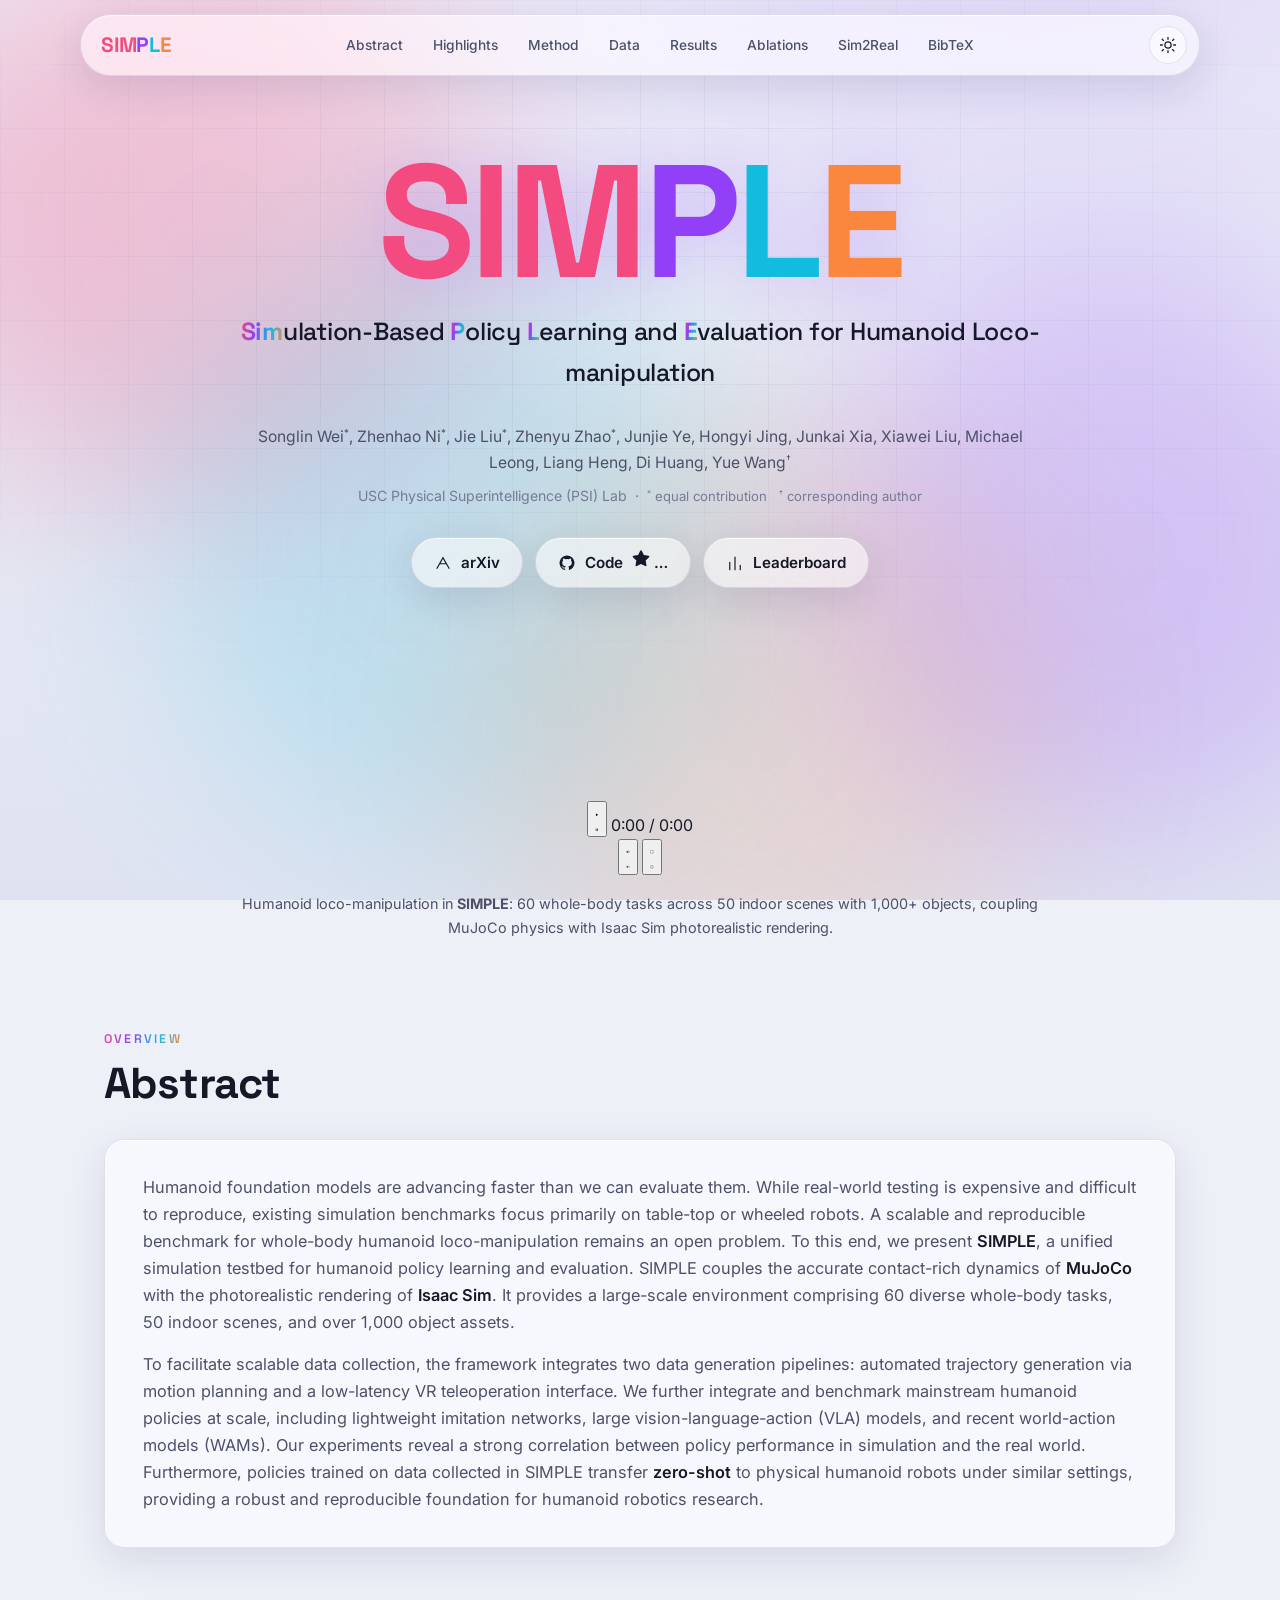
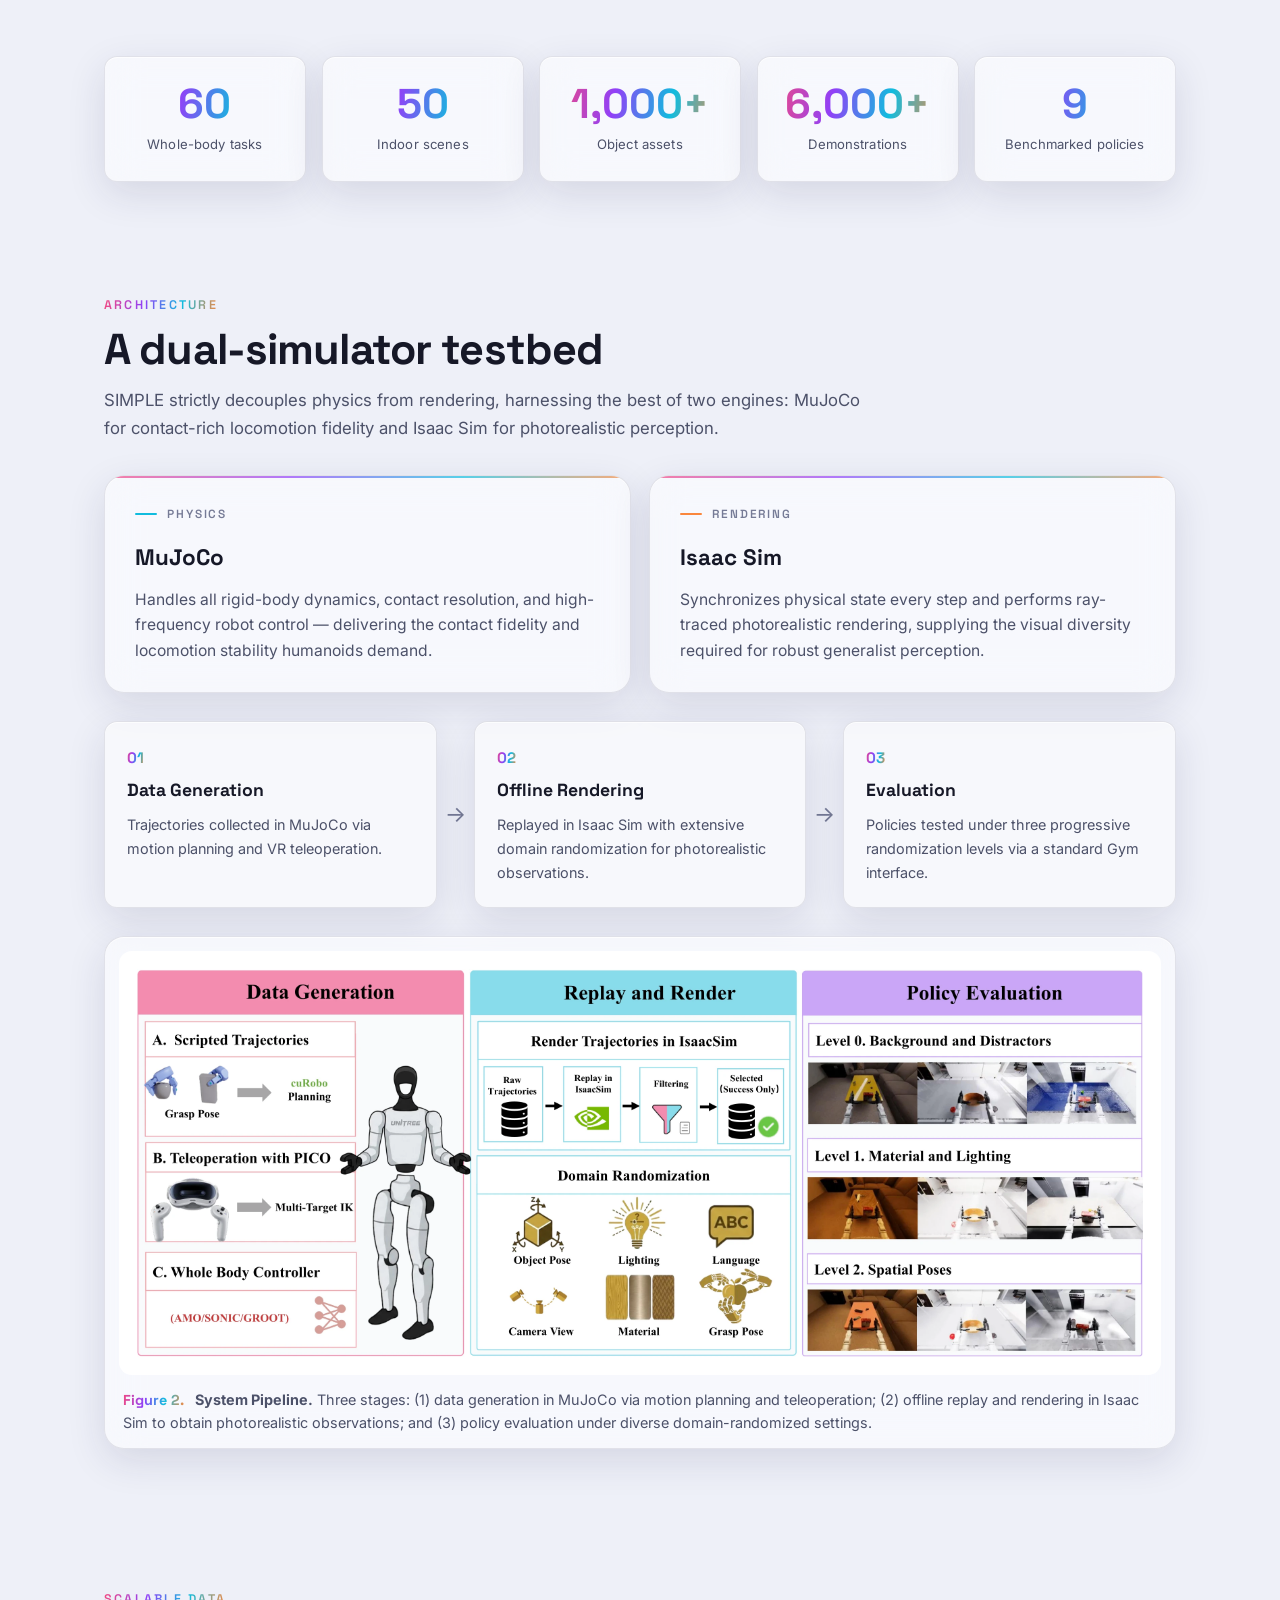
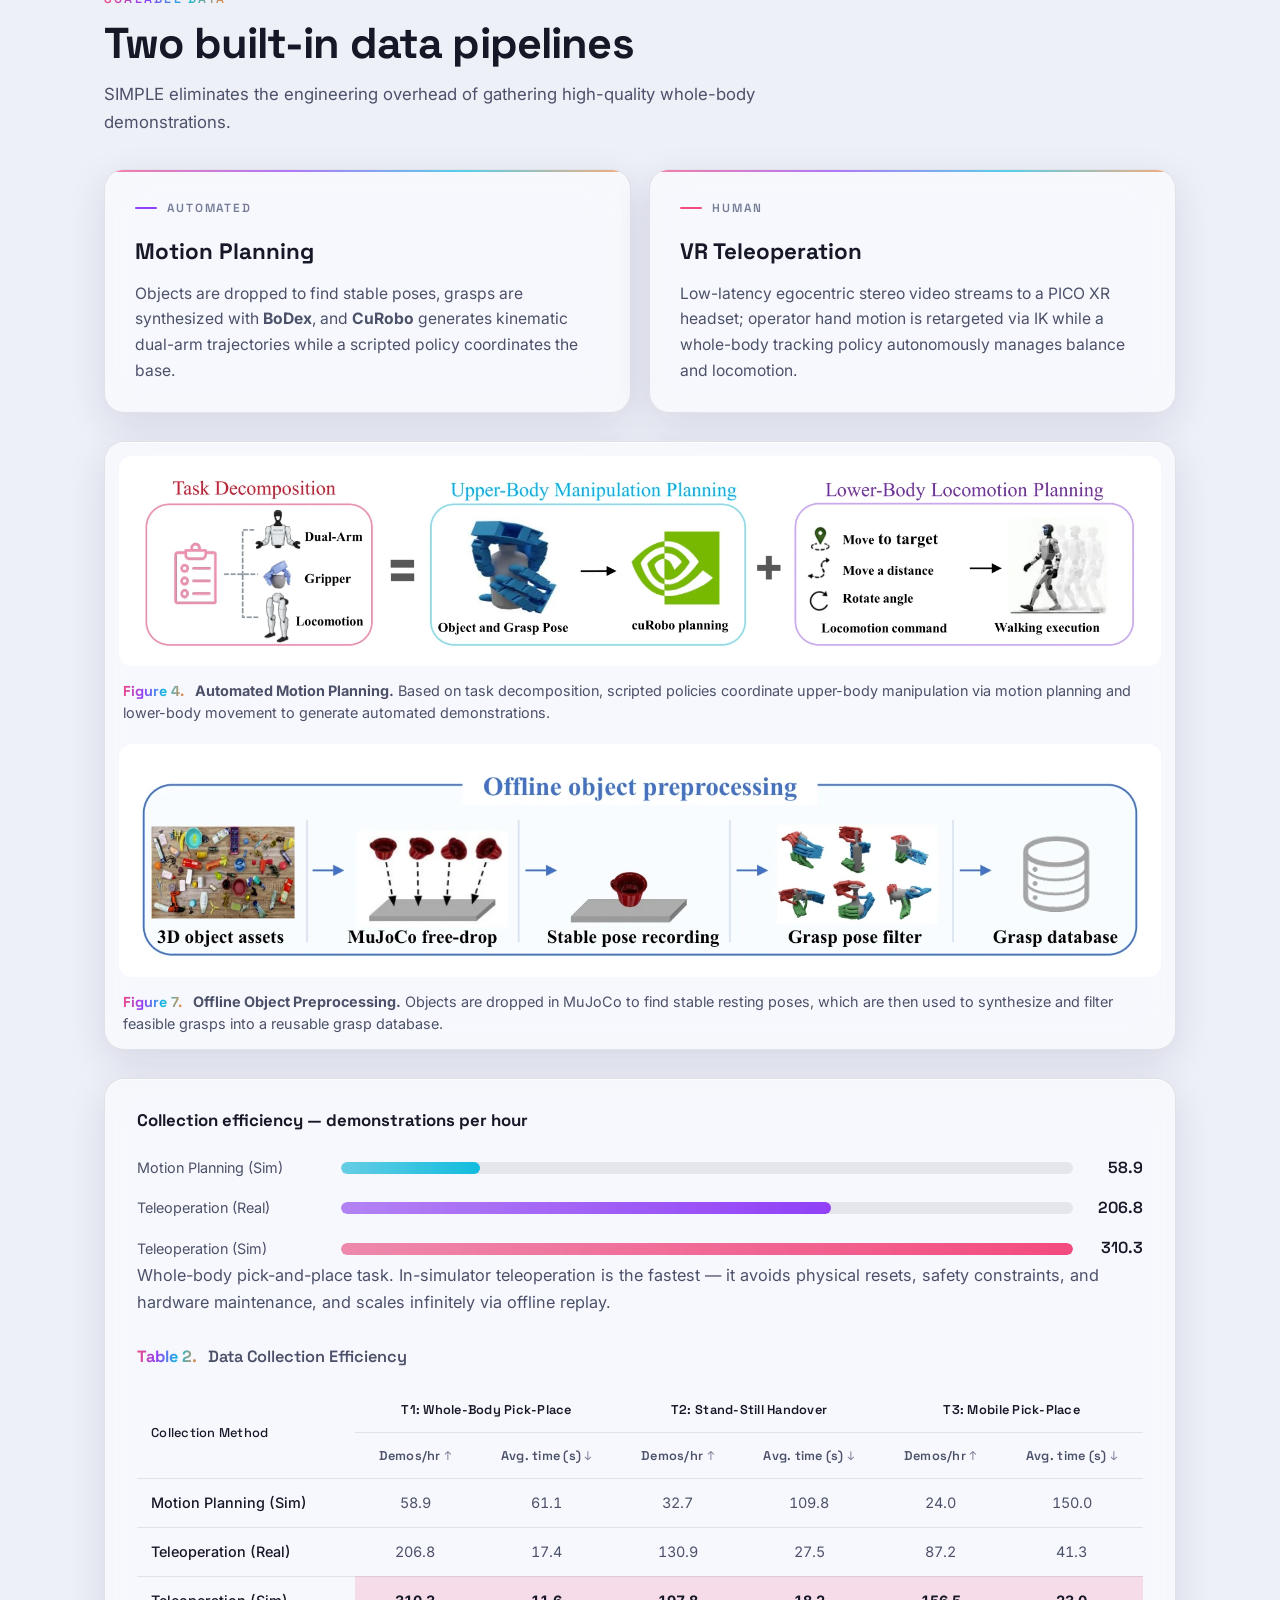
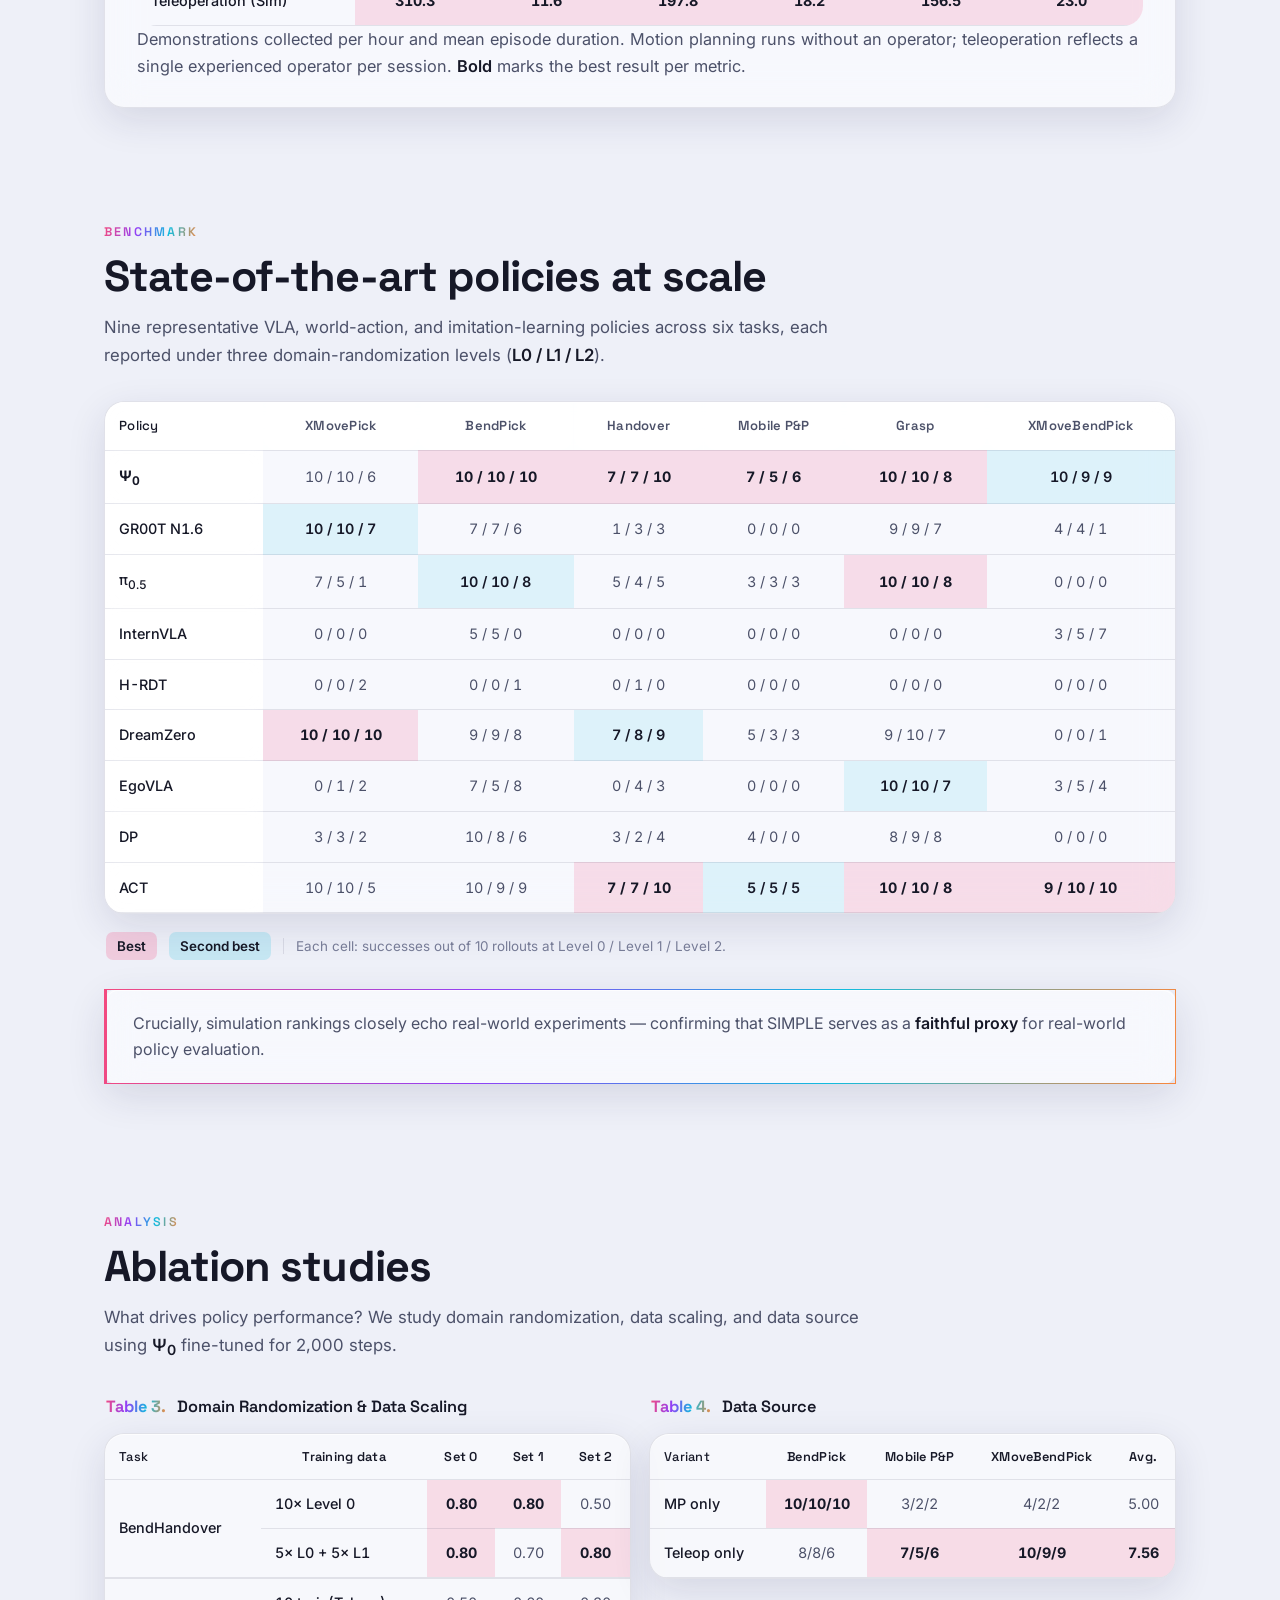
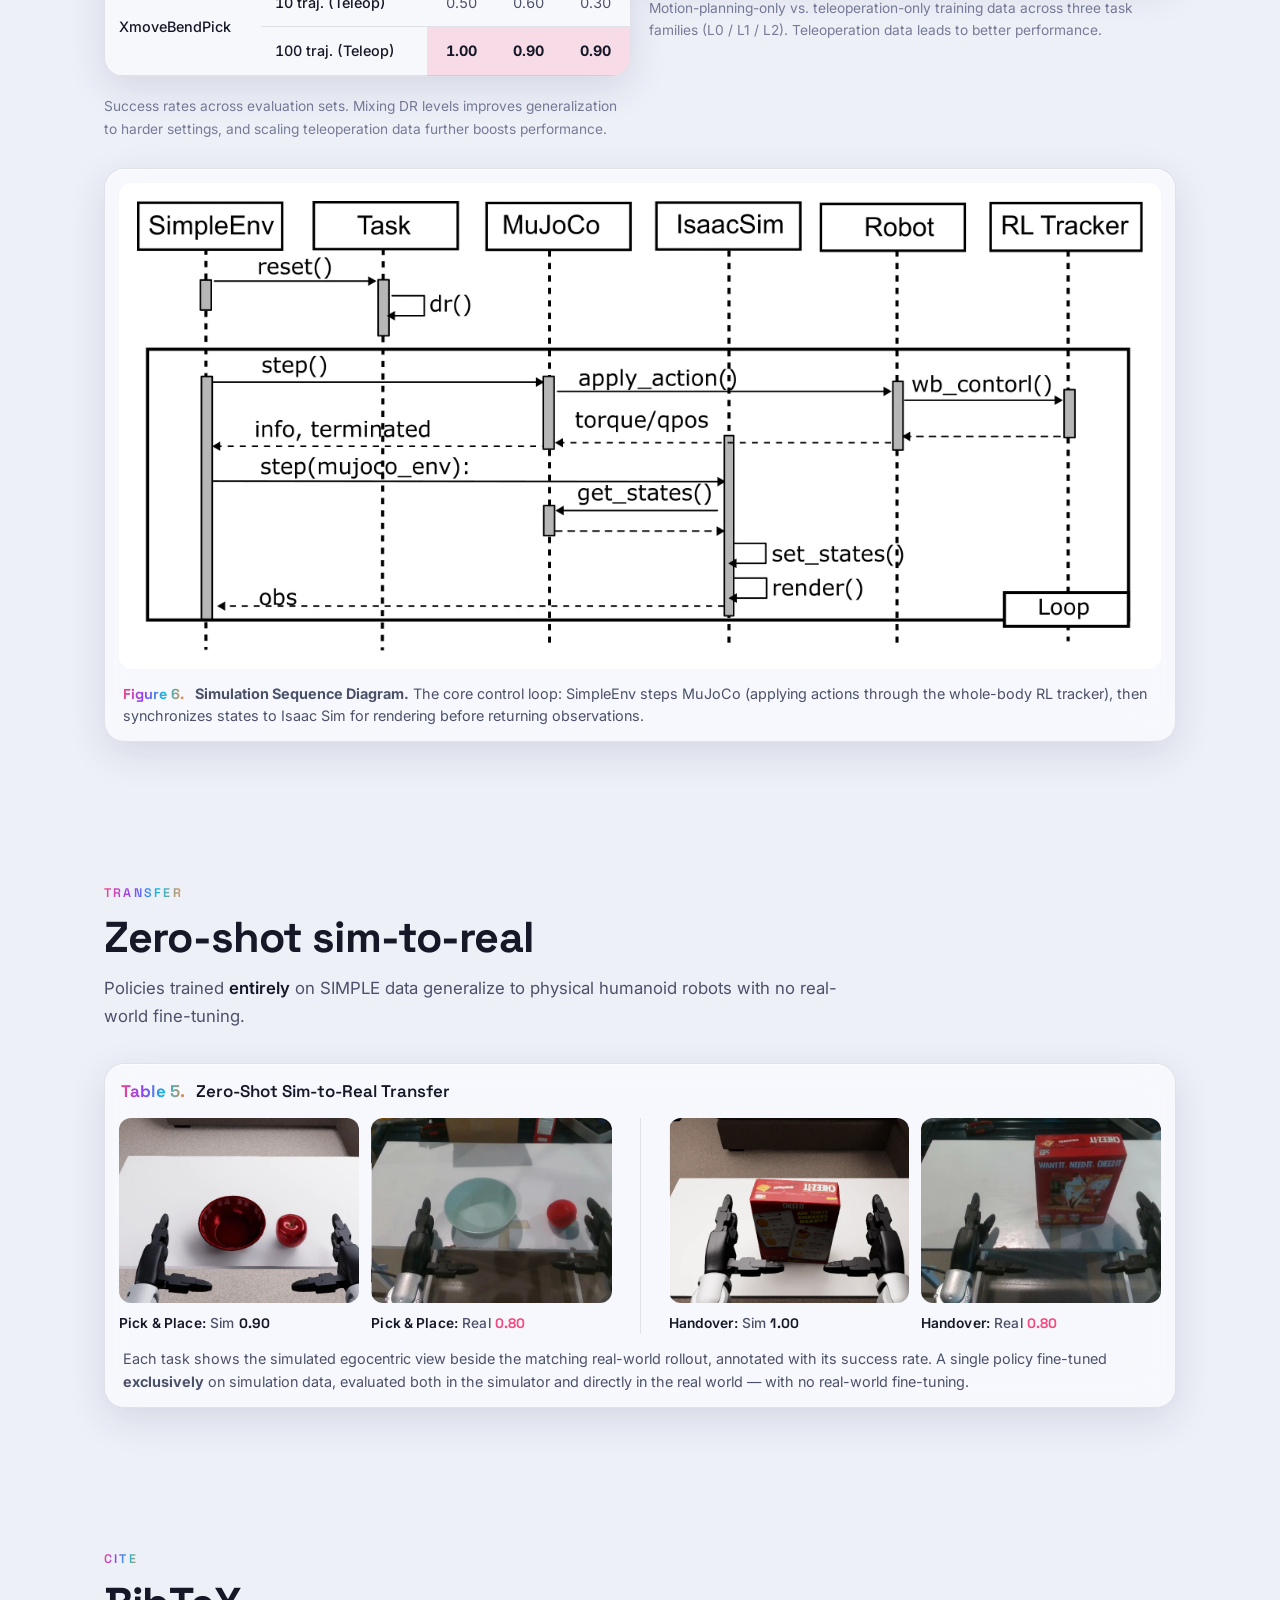
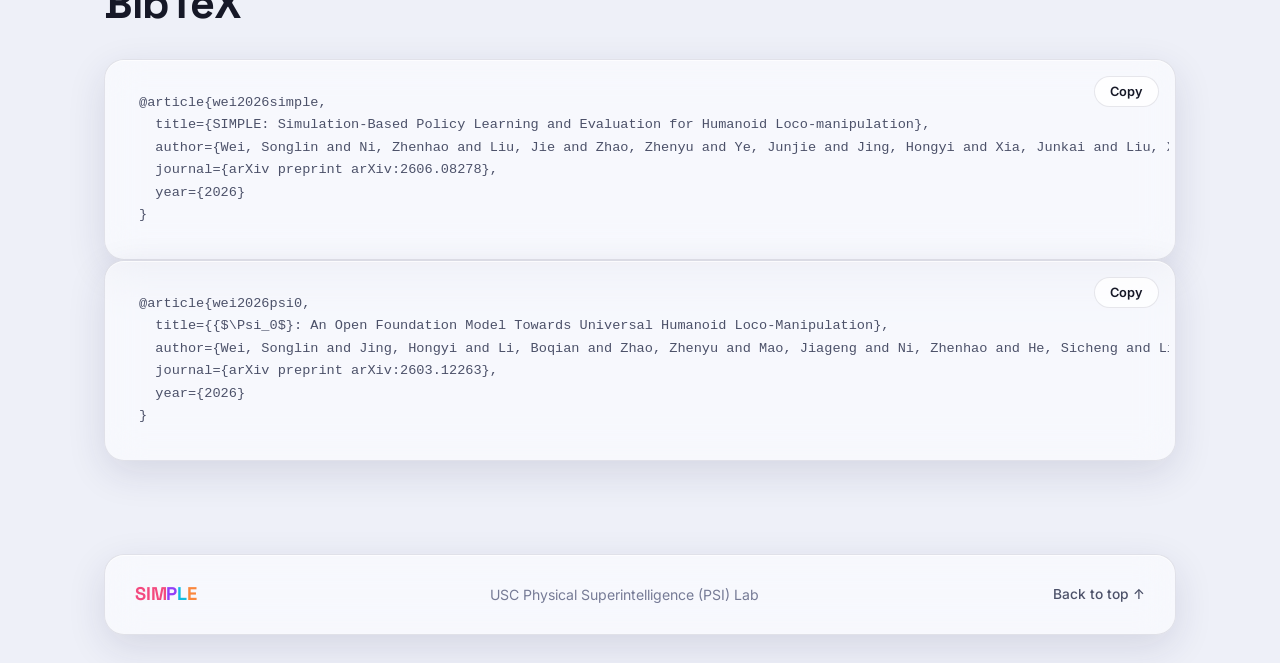
==== commit 2b44ff6b: "simple release" ====
--- a/index.html
+++ b/index.html
@@ -22,6 +22,7 @@
       }
     })();
   </script>
+  <link rel="icon" type="image/svg+xml" href="assets/favicon.svg" />
   <link rel="preconnect" href="https://fonts.googleapis.com" />
   <link rel="preconnect" href="https://fonts.gstatic.com" crossorigin />
   <link href="https://fonts.googleapis.com/css2?family=Space+Grotesk:wght@400;500;600;700&family=Inter:wght@400;500;600;700&display=swap" rel="stylesheet" />
@@ -75,23 +76,27 @@
         <p class="hero__subtitle"><span class="grad-text">Sim</span>ulation-Based <span class="grad-text">P</span>olicy <span class="grad-text">L</span>earning and <span class="grad-text">E</span>valuation for Humanoid Loco-manipulation</p>
 
         <p class="authors">
-          Songlin Wei<sup>*</sup>, Zhenhao Ni<sup>*</sup>, Jie Liu<sup>*</sup>, Zhenyu Zhao<sup>*</sup>,
-          Junjie Ye, Hongyi Jing, Junkai Xia, Xiawei Liu, Michael Leong, Liang Heng, Di Huang, Yue Wang<sup>&dagger;</sup>
+          <a href="https://songlin.github.io/" target="_blank" rel="noopener">Songlin Wei</a><sup>*</sup>, <a href="https://nizhenhao-3.github.io/" target="_blank" rel="noopener">Zhenhao Ni</a><sup>*</sup>, <a href="https://jie0530.github.io/" target="_blank" rel="noopener">Jie Liu</a><sup>*</sup>, <a href="https://zhenyuzhao.com/" target="_blank" rel="noopener">Zhenyu Zhao</a><sup>*</sup>,
+          <a href="https://junjieye.com/" target="_blank" rel="noopener">Junjie Ye</a>, <a href="https://hongyijing.me/" target="_blank" rel="noopener">Hongyi Jing</a>, Junkai Xia, <a href="https://www.xiaweiliu.com/" target="_blank" rel="noopener">Xiawei Liu</a>, <a href="https://leongmichael.github.io/" target="_blank" rel="noopener">Michael Leong</a>, <a href="https://liangheng121.github.io/" target="_blank" rel="noopener">Liang Heng</a>, Di Huang, <a href="https://yuewang.xyz/" target="_blank" rel="noopener">Yue Wang</a><sup>&dagger;</sup>
         </p>
         <p class="affil">USC Physical Superintelligence (PSI) Lab &nbsp;&middot;&nbsp; <span class="affil-note"><sup>*</sup> equal contribution &nbsp; <sup>&dagger;</sup> corresponding author</span></p>
 
         <div class="hero__cta">
-          <a class="btn glass" href="SIMPLE_paper.pdf" target="_blank" rel="noopener" aria-label="Paper PDF">
+          <!-- <a class="btn glass" href="SIMPLE_paper.pdf" target="_blank" rel="noopener" aria-label="Paper PDF">
             <svg viewBox="0 0 24 24" class="ico"><path d="M6 2h9l5 5v15a0 0 0 0 1 0 0H6a2 2 0 0 1-2-2V4a2 2 0 0 1 2-2z" fill="none" stroke="currentColor" stroke-width="1.6"/><path d="M14 2v6h6" fill="none" stroke="currentColor" stroke-width="1.6"/></svg>
             Paper
-          </a>
-          <a class="btn glass" href="#" aria-label="arXiv">
+          </a> -->
+          <a class="btn glass" href="https://arxiv.org/abs/2606.08278" aria-label="arXiv">
             <svg viewBox="0 0 24 24" class="ico"><path d="M4 19l8-14 8 14M7.5 13h9" fill="none" stroke="currentColor" stroke-width="1.6" stroke-linecap="round"/></svg>
             arXiv
           </a>
-          <a class="btn glass" href="https://github.com/physical-superintelligence-lab/simple" target="_blank" rel="noopener" aria-label="Code on GitHub">
+          <a class="btn glass" href="https://github.com/physical-superintelligence-lab/SIMPLE" target="_blank" rel="noopener" aria-label="Code on GitHub">
             <svg viewBox="0 0 24 24" class="ico"><path d="M12 2a10 10 0 0 0-3.16 19.49c.5.09.68-.22.68-.48v-1.7c-2.78.6-3.37-1.34-3.37-1.34-.45-1.16-1.11-1.47-1.11-1.47-.91-.62.07-.61.07-.61 1 .07 1.53 1.03 1.53 1.03.9 1.53 2.36 1.09 2.94.83.09-.65.35-1.09.63-1.34-2.22-.25-4.55-1.11-4.55-4.94 0-1.09.39-1.98 1.03-2.68-.1-.25-.45-1.27.1-2.65 0 0 .84-.27 2.75 1.02a9.5 9.5 0 0 1 5 0c1.91-1.29 2.75-1.02 2.75-1.02.55 1.38.2 2.4.1 2.65.64.7 1.03 1.59 1.03 2.68 0 3.84-2.34 4.69-4.57 4.94.36.31.68.92.68 1.85v2.74c0 .27.18.58.69.48A10 10 0 0 0 12 2z" fill="currentColor"/></svg>
             Code
+            <span class="gh-stars">
+              <svg viewBox="0 0 16 16" class="ico ico--star" aria-hidden="true"><path d="M8 .25a.75.75 0 0 1 .673.418l1.882 3.815 4.21.612a.75.75 0 0 1 .416 1.279l-3.046 2.97.719 4.192a.75.75 0 0 1-1.088.791L8 12.347l-3.766 1.98a.75.75 0 0 1-1.088-.79l.72-4.194L.818 6.374a.75.75 0 0 1 .416-1.28l4.21-.611L7.327.668A.75.75 0 0 1 8 .25z" fill="currentColor"/></svg>
+              <span id="ghStarCount">…</span>
+            </span>
           </a>
           <!-- <a class="btn glass" href="#" aria-label="Dataset">
             <svg viewBox="0 0 24 24" class="ico"><ellipse cx="12" cy="5" rx="7" ry="3" fill="none" stroke="currentColor" stroke-width="1.6"/><path d="M5 5v14c0 1.66 3.13 3 7 3s7-1.34 7-3V5M5 12c0 1.66 3.13 3 7 3s7-1.34 7-3" fill="none" stroke="currentColor" stroke-width="1.6"/></svg>
@@ -105,10 +110,33 @@
       </div>
 
       <figure class="hero__teaser reveal">
-        <picture>
-          <source srcset="assets/teaser.webp" type="image/webp" />
-          <img src="assets/teaser.png" alt="SIMPLE benchmark: humanoid robots performing diverse whole-body loco-manipulation tasks across 50 photorealistic indoor scenes." loading="eager" />
-        </picture>
+        <div class="video-wrap">
+          <video id="teaserVideo" playsinline preload="metadata"
+                 aria-label="SIMPLE benchmark: humanoid robots performing diverse whole-body loco-manipulation tasks across 50 photorealistic indoor scenes.">
+            <source src="assets/SIMPLE_VIDEO_1080p_web.mp4" type="video/mp4" />
+          </video>
+          <div class="vctr" id="vctr">
+            <button class="vctr__btn" id="vctrPlay" aria-label="Play">
+              <svg class="ico-play" viewBox="0 0 24 24" aria-hidden="true"><polygon points="6,3 20,12 6,21" fill="currentColor"/></svg>
+              <svg class="ico-pause" viewBox="0 0 24 24" aria-hidden="true"><rect x="5" y="3" width="4" height="18" rx="1" fill="currentColor"/><rect x="15" y="3" width="4" height="18" rx="1" fill="currentColor"/></svg>
+            </button>
+            <span class="vctr__time" id="vctrTime">0:00 / 0:00</span>
+            <div class="vctr__progress" id="vctrProgress" role="slider" aria-valuemin="0" aria-valuemax="100" aria-valuenow="0" aria-label="Video seek bar" tabindex="0">
+              <div class="vctr__track">
+                <div class="vctr__fill" id="vctrFill"></div>
+                <div class="vctr__thumb" id="vctrThumb"></div>
+              </div>
+            </div>
+            <button class="vctr__btn" id="vctrMute" aria-label="Mute">
+              <svg class="ico-vol" viewBox="0 0 24 24" aria-hidden="true"><path d="M11 5L6 9H2v6h4l5 4V5z" fill="currentColor"/><path d="M15.54 8.46a5 5 0 0 1 0 7.07M19.07 4.93a10 10 0 0 1 0 14.14" fill="none" stroke="currentColor" stroke-width="1.8" stroke-linecap="round"/></svg>
+              <svg class="ico-muted" viewBox="0 0 24 24" aria-hidden="true"><path d="M11 5L6 9H2v6h4l5 4V5z" fill="currentColor"/><path d="M23 9l-6 6M17 9l6 6" fill="none" stroke="currentColor" stroke-width="1.8" stroke-linecap="round"/></svg>
+            </button>
+            <button class="vctr__btn" id="vctrFs" aria-label="Fullscreen">
+              <svg class="ico-fs" viewBox="0 0 24 24" aria-hidden="true"><path d="M8 3H5a2 2 0 0 0-2 2v3m18 0V5a2 2 0 0 0-2-2h-3m0 18h3a2 2 0 0 0 2-2v-3M3 16v3a2 2 0 0 0 2 2h3" fill="none" stroke="currentColor" stroke-width="1.8" stroke-linecap="round" stroke-linejoin="round"/></svg>
+              <svg class="ico-exit-fs" viewBox="0 0 24 24" aria-hidden="true"><path d="M8 3v3a2 2 0 0 1-2 2H3m18 0h-3a2 2 0 0 1-2-2V3m0 18v-3a2 2 0 0 1 2-2h3M3 16h3a2 2 0 0 1 2 2v3" fill="none" stroke="currentColor" stroke-width="1.8" stroke-linecap="round" stroke-linejoin="round"/></svg>
+            </button>
+          </div>
+        </div>
         <figcaption>Humanoid loco-manipulation in <b>SIMPLE</b>: 60 whole-body tasks across 50 indoor scenes with 1,000+ objects, coupling MuJoCo physics with Isaac Sim photorealistic rendering.</figcaption>
       </figure>
     </section>
@@ -601,16 +629,21 @@
         <h2>BibTeX</h2>
       </div>
       <div class="code glass reveal">
-        <button class="copy-btn" id="copyBtn" aria-label="Copy BibTeX">Copy</button>
-        <pre><code id="bibtex">@inproceedings{simple2026,
-  title     = {SIMPLE: Simulation-Based Policy Learning and Evaluation
-               for Humanoid Loco-manipulation},
-  author    = {Wei, Songlin and Ni, Zhenhao and Liu, Jie and Zhao, Zhenyu
-               and Ye, Junjie and Jing, Hongyi and Xia, Junkai
-               and Liu, Xiawei and Leong, Michael and Heng, Liang
-               and Huang, Di and Wang, Yue},
-  booktitle = {Conference on Robot Learning (CoRL)},
-  year      = {2026}
+        <button class="copy-btn" aria-label="Copy BibTeX">Copy</button>
+        <pre><code>@article{wei2026simple,
+  title={SIMPLE: Simulation-Based Policy Learning and Evaluation for Humanoid Loco-manipulation},
+  author={Wei, Songlin and Ni, Zhenhao and Liu, Jie and Zhao, Zhenyu and Ye, Junjie and Jing, Hongyi and Xia, Junkai and Liu, Xiawei and Leong, Michael and Heng, Liang and Huang, Di and Wang, Yue},
+  journal={arXiv preprint arXiv:2606.08278},
+  year={2026}
+}</code></pre>
+      </div>
+      <div class="code glass reveal">
+        <button class="copy-btn" aria-label="Copy BibTeX">Copy</button>
+        <pre><code>@article{wei2026psi0,
+  title={{$\Psi_0$}: An Open Foundation Model Towards Universal Humanoid Loco-Manipulation},
+  author={Wei, Songlin and Jing, Hongyi and Li, Boqian and Zhao, Zhenyu and Mao, Jiageng and Ni, Zhenhao and He, Sicheng and Liu, Jie and Liu, Xiawei and Kang, Kaidi and others},
+  journal={arXiv preprint arXiv:2603.12263},
+  year={2026}
 }</code></pre>
       </div>
     </section>
@@ -619,7 +652,7 @@
   <footer class="footer">
     <div class="footer__inner glass">
       <span class="logo-text logo-text--sm"><span class="g-s">S</span><span class="g-i">I</span><span class="g-m">M</span><span class="g-p">P</span><span class="g-l">L</span><span class="g-e">E</span></span>
-      <p>USC Physical Superintelligence (PSI) Lab &middot; CoRL 2026</p>
+      <p>USC Physical Superintelligence (PSI) Lab</p>
       <a class="back-top" href="#top" aria-label="Back to top">Back to top &uarr;</a>
     </div>
   </footer>
